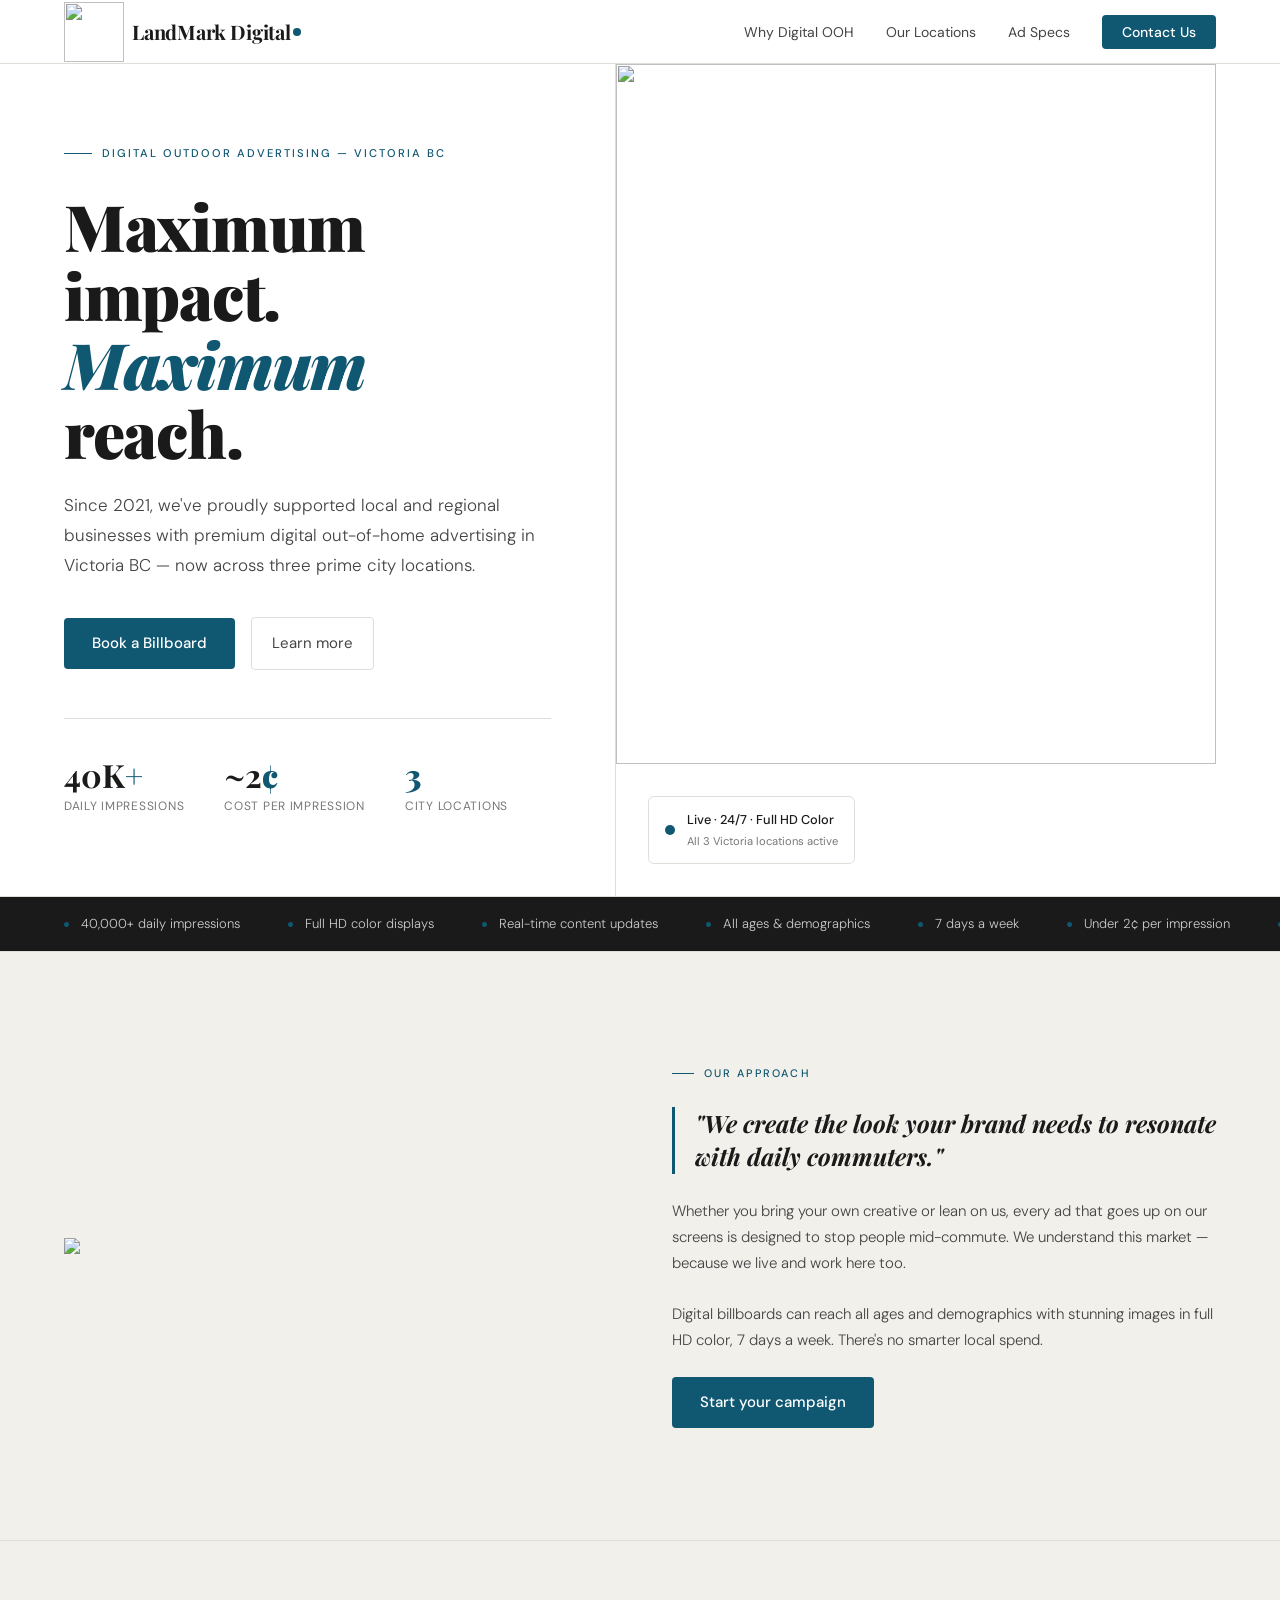
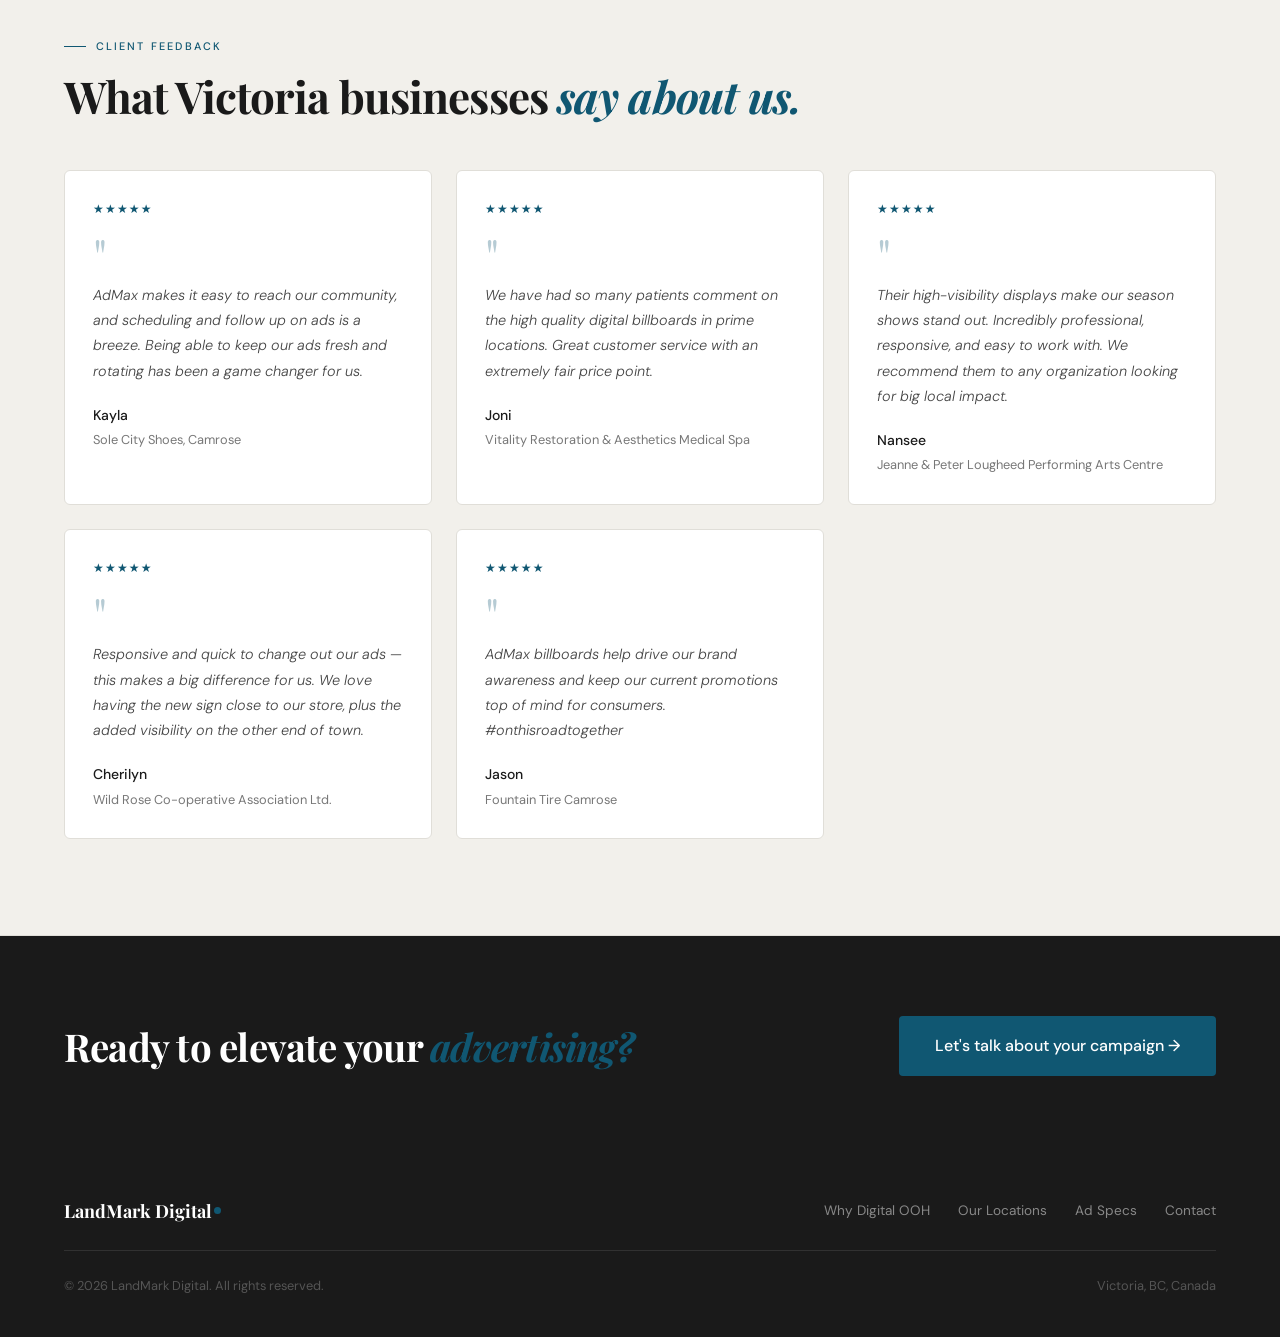
==== index.html @ d8132058 "Add files via upload" ====
<!DOCTYPE html>
<html lang="en">
<head>
<meta charset="UTF-8">
<meta name="viewport" content="width=device-width, initial-scale=1.0">
<title>LandMark Digital — Digital Outdoor Advertising, Victoria BC</title>
<link rel="preconnect" href="https://fonts.googleapis.com">
<link href="https://fonts.googleapis.com/css2?family=Playfair+Display:wght@700;900&family=DM+Sans:ital,wght@0,300;0,400;0,500;1,400&display=swap" rel="stylesheet">
<link rel="stylesheet" href="style.css">
</head>
<body>

<!-- NAV -->
<nav>
  <div class="logo">
    <img width="60px" height ="60px" src="images/landmarklogo.png">
    <a href="index.html" class="nav-logo">LandMark Digital<span></span></a>
  </div>

  <ul class="nav-links">
    <li><a href="why.html">Why Digital OOH</a></li>
    <li><a href="locations.html">Our Locations</a></li>
    <li><a href="specs.html">Ad Specs</a></li>
    <li><a href="contact.html" class="nav-cta">Contact Us</a></li>
  </ul>
</nav>

<!-- HERO -->
<div class="hero">
  <div class="hero-left">
    <div class="hero-kicker">Digital Outdoor Advertising — Victoria BC</div>
    <h1>Maximum impact.<br><em>Maximum</em> reach.</h1>
    <p class="hero-desc">
      Since 2021, we've proudly supported local and regional businesses with premium digital out-of-home advertising in Victoria BC — now across three prime city locations.
    </p>
    <div class="hero-actions">
      <a href="#contact" class="btn-primary">Book a Billboard</a>
      <a href="#why" class="btn-outline">Learn more</a>
    </div>
    <div class="hero-stats">
      <div>
        <div class="hero-stat-num">40K<b>+</b></div>
        <div class="hero-stat-label">Daily Impressions</div>
      </div>
      <div>
        <div class="hero-stat-num">~2<b>¢</b></div>
        <div class="hero-stat-label">Cost Per Impression</div>
      </div>
      <div>
        <div class="hero-stat-num"><b>3</b></div>
        <div class="hero-stat-label">City Locations</div>
      </div>
    </div>
  </div>

  <div class="hero-right">
    <div class="hero-photo-stack">
      <img width="600px" height="700" src="images/img_4159-standard.webp">
      <div class="hero-tag">
        <div class="hero-tag-dot"></div>
        <div>
          <div class="hero-tag-text">Live · 24/7 · Full HD Color</div>
          <div class="hero-tag-sub">All 3 Victoria locations active</div>
        </div>
      </div>
    </div>
  </div>
</div>

<!-- STRIP -->
<div class="strip">
  <!--<div class="strip-label">Why it works</div>-->
  <div class="strip-items">
    <div class="strip-item">40,000+ daily impressions</div>
    <div class="strip-item">Full HD color displays</div>
    <div class="strip-item">Real-time content updates</div>
    <div class="strip-item">All ages & demographics</div>
    <div class="strip-item">7 days a week</div>
    <div class="strip-item">Under 2¢ per impression</div>
    <div class="strip-item">Three prime locations</div>
  </div>
</div>

<!-- PHOTO FEATURE -->
<section class="photo-feature">
  <div class="photo-feature-grid">
    <img
      src="images/screenshot-2026-06-12-at-10-50-49-am-high-s3i0sr.webp">
    <div class="photo-feature-content">
      <div class="eyebrow">Our Approach</div>
      <blockquote>"We create the look your brand needs to resonate with daily commuters."</blockquote>
      <p class="photo-feature-desc">
        Whether you bring your own creative or lean on us, every ad that goes up on our screens is designed to stop people mid-commute. We understand this market — because we live and work here too.
      </p>
      <p class="photo-feature-desc">
        Digital billboards can reach all ages and demographics with stunning images in full HD color, 7 days a week. There's no smarter local spend.
      </p>
      <a href="#contact" class="btn-primary">Start your campaign</a>
    </div>
  </div>
</section>

<!-- TESTIMONIALS -->
<section class="testimonials-section">
  <div class="testimonials-intro">
    <div class="eyebrow">Client Feedback</div>
    <h2 class="section-title">What Victoria businesses <em>say about us.</em></h2>
  </div>
  <div class="testimonials-grid">
    <div class="testimonial-card">
      <div class="t-stars">★★★★★</div>
      <div class="t-quote-mark">"</div>
      <p class="t-quote">AdMax makes it easy to reach our community, and scheduling and follow up on ads is a breeze. Being able to keep our ads fresh and rotating has been a game changer for us.</p>
      <div class="t-author">Kayla</div>
      <div class="t-biz">Sole City Shoes, Camrose</div>
    </div>
    <div class="testimonial-card">
      <div class="t-stars">★★★★★</div>
      <div class="t-quote-mark">"</div>
      <p class="t-quote">We have had so many patients comment on the high quality digital billboards in prime locations. Great customer service with an extremely fair price point.</p>
      <div class="t-author">Joni</div>
      <div class="t-biz">Vitality Restoration & Aesthetics Medical Spa</div>
    </div>
    <div class="testimonial-card">
      <div class="t-stars">★★★★★</div>
      <div class="t-quote-mark">"</div>
      <p class="t-quote">Their high-visibility displays make our season shows stand out. Incredibly professional, responsive, and easy to work with. We recommend them to any organization looking for big local impact.</p>
      <div class="t-author">Nansee</div>
      <div class="t-biz">Jeanne & Peter Lougheed Performing Arts Centre</div>
    </div>
    <div class="testimonial-card">
      <div class="t-stars">★★★★★</div>
      <div class="t-quote-mark">"</div>
      <p class="t-quote">Responsive and quick to change out our ads — this makes a big difference for us. We love having the new sign close to our store, plus the added visibility on the other end of town.</p>
      <div class="t-author">Cherilyn</div>
      <div class="t-biz">Wild Rose Co-operative Association Ltd.</div>
    </div>
    <div class="testimonial-card">
      <div class="t-stars">★★★★★</div>
      <div class="t-quote-mark">"</div>
      <p class="t-quote">AdMax billboards help drive our brand awareness and keep our current promotions top of mind for consumers. #onthisroadtogether</p>
      <div class="t-author">Jason</div>
      <div class="t-biz">Fountain Tire Camrose</div>
    </div>
  </div>
</section>

<!-- CTA BANNER -->
<div class="cta-banner">
  <h2>Ready to elevate your <em>advertising?</em></h2>
  <a href="#contact" class="btn-primary-lg">Let's talk about your campaign →</a>
</div>

<!-- FOOTER -->
<footer>
  <div class="footer-inner">
    <a href="#" class="footer-logo">LandMark Digital<span></span></a>
    <div class="footer-links">
      <a href="#why">Why Digital OOH</a>
      <a href="#locations">Our Locations</a>
      <a href="#specs">Ad Specs</a>
      <a href="#contact">Contact</a>
    </div>
  </div>
  <div class="footer-bottom">
    <span>© 2026 LandMark Digital. All rights reserved.</span>
    <span>Victoria, BC, Canada</span>
  </div>
</footer>

</body>
</html>
---- style.css ----
*, *::before, *::after { box-sizing: border-box; margin: 0; padding: 0; }

:root {
  --ink:       #1A1A1A;
  --ink-mid:   #444444;
  --ink-soft:  #777777;
  --rule:      #E0DED8;
  --paper:     #FAFAF7;
  --paper-2:   #F2F0EB;
  --orange:    #105772;
  --orange-lt: #F4784A;
  --orange-bg: #FEF2EC;
  --white:     #FFFFFF;
  --serif: 'Playfair Display', Georgia, serif;
  --sans:  'DM Sans', system-ui, sans-serif;
}

html { scroll-behavior: smooth; }

body {
  background: var(--paper);
  color: var(--ink);
  font-family: var(--sans);
  font-size: 16px;
  line-height: 1.7;
  -webkit-font-smoothing: antialiased;
}

.logo {
    display: flex;
    align-items: center;
    gap: 8px;      /* Adjust this value to control the spacing */
}

.logo img {
    display: block; /* Removes the inline-image whitespace */
}

/* ─── NAV ─── */
nav {
  position: sticky; top: 0; z-index: 100;
  background: var(--white);
  border-bottom: 1px solid var(--rule);
  display: flex; align-items: center; justify-content: space-between;
  padding: 0 5%;
  height: 64px;
}
.nav-logo {
  font-family: var(--serif);
  font-size: 1.25rem; font-weight: 700;
  color: var(--ink); text-decoration: none;
  letter-spacing: -0.01em;
}
.nav-logo span {
  display: inline-block;
  width: 8px; height: 8px;
  background: var(--orange);
  border-radius: 50%;
  margin-left: 2px;
  vertical-align: middle;
  position: relative; top: -2px;
}
.nav-links { display: flex; align-items: center; gap: 2rem; list-style: none; }
.nav-links a {
  font-size: 0.875rem; font-weight: 400;
  color: var(--ink-mid); text-decoration: none;
  transition: color 0.2s;
}
.nav-links a:hover { color: var(--orange); }
.nav-cta {
  background: var(--orange) !important;
  color: var(--white) !important;
  padding: 0.5rem 1.25rem;
  border-radius: 4px;
  font-weight: 500 !important;
  transition: background 0.2s !important;
}
.nav-cta:hover { background: var(--orange-lt) !important; }

/* ─── HERO ─── */
.hero {
  background: var(--white);
  padding: 0 5%;
  display: grid;
  grid-template-columns: 1fr 1fr;
  gap: 0;
  min-height: 88vh;
  border-bottom: 1px solid var(--rule);
  overflow: hidden;
}
.hero-left {
  display: flex; flex-direction: column; justify-content: center;
  padding: 5rem 4rem 5rem 0;
  border-right: 1px solid var(--rule);
}
.hero-kicker {
  display: inline-flex; align-items: center; gap: 0.6rem;
  font-size: 0.7rem; font-weight: 500; letter-spacing: 0.18em;
  text-transform: uppercase; color: var(--orange);
  margin-bottom: 1.75rem;
}
.hero-kicker::before {
  content: '';
  display: inline-block; width: 28px; height: 1.5px;
  background: var(--orange);
}
.hero h1 {
  font-family: var(--serif);
  font-size: clamp(2.5rem, 5vw, 4.25rem);
  font-weight: 900;
  line-height: 1.08;
  letter-spacing: -0.02em;
  color: var(--ink);
  margin-bottom: 1.5rem;
}
.hero h1 em {
  font-style: italic;
  color: var(--orange);
}
.hero-desc {
  font-size: 1.0625rem;
  color: var(--ink-mid);
  line-height: 1.75;
  max-width: 46ch;
  margin-bottom: 2.25rem;
  font-weight: 300;
}
.hero-actions { display: flex; gap: 1rem; align-items: center; flex-wrap: wrap; }
.btn-primary {
  background: var(--orange);
  color: var(--white);
  padding: 0.8rem 1.75rem;
  border-radius: 4px;
  font-weight: 500;
  font-size: 0.9375rem;
  text-decoration: none;
  transition: background 0.2s;
  display: inline-block;
}
.btn-primary:hover { background: var(--orange-lt); }
.btn-outline {
  color: var(--ink-mid);
  padding: 0.8rem 1.25rem;
  border-radius: 4px;
  font-size: 0.9375rem;
  text-decoration: none;
  border: 1px solid var(--rule);
  transition: border-color 0.2s, color 0.2s;
  display: inline-block;
}
.btn-outline:hover { border-color: var(--orange); color: var(--orange); }

.hero-stats {
  display: flex; gap: 2.5rem;
  margin-top: 3rem;
  padding-top: 2.5rem;
  border-top: 1px solid var(--rule);
}
.hero-stat-num {
  font-family: var(--serif);
  font-size: 2rem; font-weight: 700;
  color: var(--ink); line-height: 1;
}
.hero-stat-num b { color: var(--orange); font-weight: 900; }
.hero-stat-label {
  font-size: 0.75rem; color: var(--ink-soft);
  letter-spacing: 0.06em; text-transform: uppercase;
  margin-top: 0.3rem;
}

.hero-right {
  position: relative;
  display: flex; align-items: stretch;
}
.hero-photo-stack {
  width: 100%; position: relative;
}
.hero-photo-main {
  width: 100%; height: 100%;
  object-fit: cover;
  display: block;
  filter: saturate(0.92);
}
.hero-photo-placeholder {
  width: 100%; height: 100%;
  background: var(--paper-2);
  display: flex; align-items: center; justify-content: center;
  flex-direction: column; gap: 1rem;
}
.hero-photo-placeholder svg {
  width: 64px; height: 64px;
  stroke: var(--rule); fill: none; stroke-width: 1;
}
.hero-photo-placeholder p {
  font-size: 0.8rem; color: var(--ink-soft);
  text-align: center; max-width: 18ch;
}
.hero-tag {
  position: absolute; bottom: 2rem; left: 2rem;
  background: var(--white);
  border: 1px solid var(--rule);
  border-radius: 6px;
  padding: 0.75rem 1rem;
  display: flex; align-items: center; gap: 0.75rem;
}
.hero-tag-dot {
  width: 10px; height: 10px; border-radius: 50%;
  background: var(--orange);
  flex-shrink: 0;
}
.hero-tag-text { font-size: 0.8rem; font-weight: 500; color: var(--ink); }
.hero-tag-sub { font-size: 0.7rem; color: var(--ink-soft); margin-top: 0.05rem; }

/* ─── STRIP ─── */
.strip {
  background: var(--ink);
  color: var(--white);
  padding: 1rem 5%;
  display: flex; align-items: center; gap: 3rem;
  overflow: hidden;
}
.strip-label {
  font-size: 0.65rem; font-weight: 500; letter-spacing: 0.2em;
  text-transform: uppercase; color: var(--orange);
  white-space: nowrap; flex-shrink: 0;
}
.strip-items {
  display: flex; gap: 3rem;
  white-space: nowrap;
  animation: scroll-strip 30s linear infinite;
}
.strip-item {
  display: flex; align-items: center; gap: 0.75rem;
  font-size: 0.8125rem; font-weight: 300; color: #ccc;
}
.strip-item::before {
  content: '';
  width: 5px; height: 5px; border-radius: 50%;
  background: var(--orange); flex-shrink: 0;
}
@keyframes scroll-strip {
  from { transform: translateX(100%); }
  to   { transform: translateX(-120%); }
}

/* ─── SHARED SECTION ─── */
section { padding: 6rem 5%; }
.eyebrow {
  font-size: 0.68rem; font-weight: 500;
  letter-spacing: 0.2em; text-transform: uppercase;
  color: var(--orange); margin-bottom: 0.875rem;
  display: flex; align-items: center; gap: 0.6rem;
}
.eyebrow::before {
  content: ''; width: 22px; height: 1.5px; background: var(--orange);
}
h2.section-title {
  font-family: var(--serif);
  font-size: clamp(1.875rem, 3.5vw, 2.75rem);
  font-weight: 700;
  line-height: 1.18; letter-spacing: -0.02em;
  margin-bottom: 1.25rem;
}
h2.section-title em { font-style: italic; color: var(--orange); }
.section-lead {
  font-size: 1.0625rem; color: var(--ink-mid);
  line-height: 1.75; font-weight: 300;
  max-width: 58ch;
}
.rule-line { border: none; border-top: 1px solid var(--rule); margin: 3rem 0; }

/* ─── WHY SECTION ─── */
.why-section { background: var(--white); border-bottom: 1px solid var(--rule); }
.why-intro { max-width: 60ch; margin-bottom: 4rem; }
.features-grid {
  display: grid;
  grid-template-columns: repeat(2, 1fr);
  gap: 0;
  border: 1px solid var(--rule);
  border-radius: 8px;
  overflow: hidden;
}
.feature-cell {
  padding: 2.25rem 2rem;
  border-right: 1px solid var(--rule);
  border-bottom: 1px solid var(--rule);
  display: grid;
  grid-template-columns: 2.5rem 1fr;
  gap: 1.25rem;
  align-items: start;
  transition: background 0.2s;
}
.feature-cell:hover { background: var(--orange-bg); }
.feature-cell:nth-child(2n) { border-right: none; }
.feature-cell:nth-child(3),
.feature-cell:nth-child(4) { border-bottom: none; }
.feature-num {
  font-family: var(--serif);
  font-size: 1rem; font-weight: 700; color: var(--orange);
  padding-top: 0.1rem;
}
.feature-title {
  font-family: var(--serif);
  font-size: 1.1rem; font-weight: 700;
  margin-bottom: 0.5rem; color: var(--ink);
}
.feature-desc { font-size: 0.9rem; color: var(--ink-mid); line-height: 1.7; font-weight: 300; }

/* ─── PHOTO FEATURE STRIP ─── */
.photo-feature { background: var(--paper-2); border-top: 1px solid var(--rule); border-bottom: 1px solid var(--rule); }
.photo-feature-grid {
  display: grid;
  grid-template-columns: 1fr 1fr;
  gap: 4rem;
  align-items: center;
}
.photo-feature-img {
  border-radius: 6px;
  overflow: hidden;
  border: 1px solid var(--rule);
  aspect-ratio: 4/3;
  background: var(--paper);
  display: flex; align-items: center; justify-content: center;
  flex-direction: column; gap: 0.75rem;
}
.photo-feature-img svg {
  width: 52px; height: 52px;
  stroke: #ccc; fill: none; stroke-width: 1;
}
.photo-feature-img p {
  font-size: 0.8rem; color: var(--ink-soft);
  text-align: center; max-width: 20ch;
}
.photo-feature-content { padding: 1rem 0; }
.photo-feature-content blockquote {
  font-family: var(--serif);
  font-size: 1.5rem; font-weight: 700; font-style: italic;
  line-height: 1.4; color: var(--ink);
  border-left: 3px solid var(--orange);
  padding-left: 1.25rem;
  margin: 1.5rem 0;
}
.photo-feature-desc {
  font-size: 0.9375rem; color: var(--ink-mid);
  line-height: 1.75; font-weight: 300;
  margin-bottom: 1.5rem;
}

/* ─── LOCATIONS ─── */
.locations-section { background: var(--white); border-bottom: 1px solid var(--rule); }
.locations-grid {
  display: grid;
  grid-template-columns: repeat(3, 1fr);
  gap: 1.5rem;
  margin-top: 3rem;
}
.location-card {
  border: 1px solid var(--rule);
  border-radius: 6px;
  overflow: hidden;
  transition: box-shadow 0.2s, border-color 0.2s;
}
.location-card:hover {
  border-color: var(--orange);
  box-shadow: 0 4px 20px rgba(229,84,27,0.08);
}
.location-card-img {
  aspect-ratio: 16/9;
  background: var(--paper-2);
  display: flex; align-items: center; justify-content: center;
  border-bottom: 1px solid var(--rule);
}
.location-card-img svg {
  width: 40px; height: 40px;
  stroke: #ccc; fill: none; stroke-width: 1;
}
.location-card-body { padding: 1.5rem; }
.location-tag {
  display: inline-block;
  background: var(--orange-bg);
  color: var(--orange);
  font-size: 0.65rem; font-weight: 500;
  letter-spacing: 0.1em; text-transform: uppercase;
  padding: 0.25rem 0.6rem; border-radius: 100px;
  margin-bottom: 0.75rem;
}
.location-name {
  font-family: var(--serif);
  font-size: 1.125rem; font-weight: 700;
  color: var(--ink); margin-bottom: 0.5rem;
}
.location-desc {
  font-size: 0.875rem; color: var(--ink-mid);
  line-height: 1.65; font-weight: 300;
}
.location-link {
  display: inline-flex; align-items: center; gap: 0.4rem;
  font-size: 0.8rem; font-weight: 500;
  color: var(--orange); text-decoration: none;
  margin-top: 1rem;
  transition: gap 0.2s;
}
.location-link:hover { gap: 0.7rem; }
.location-link svg { width: 14px; height: 14px; stroke: currentColor; fill: none; stroke-width: 2; }

/* ─── TESTIMONIALS ─── */
.testimonials-section { background: var(--paper-2); border-bottom: 1px solid var(--rule); }
.testimonials-intro { margin-bottom: 3rem; }
.testimonials-grid {
  display: grid;
  grid-template-columns: repeat(3, 1fr);
  gap: 1.5rem;
}
.testimonial-card {
  background: var(--white);
  border: 1px solid var(--rule);
  border-radius: 6px;
  padding: 1.75rem;
}
.t-quote-mark {
  font-family: var(--serif);
  font-size: 3rem; line-height: 1;
  color: var(--orange); opacity: 0.3;
  margin-bottom: 0.25rem;
}
.t-quote {
  font-size: 0.9rem; color: var(--ink-mid);
  line-height: 1.75; font-style: italic; font-weight: 300;
  margin-bottom: 1.25rem;
}
.t-author { font-size: 0.875rem; font-weight: 500; color: var(--ink); }
.t-biz { font-size: 0.8rem; color: var(--ink-soft); margin-top: 0.1rem; }
.t-stars { color: var(--orange); font-size: 0.75rem; letter-spacing: 0.1em; margin-bottom: 0.75rem; }

/* ─── AD SPECS ─── */
.specs-section { background: var(--white); border-bottom: 1px solid var(--rule); }
.specs-layout {
  display: grid;
  grid-template-columns: 1.2fr 1fr;
  gap: 5rem;
  align-items: start;
  margin-top: 3rem;
}
.specs-table { border: 1px solid var(--rule); border-radius: 6px; overflow: hidden; }
.specs-th {
  background: var(--paper-2);
  border-bottom: 1px solid var(--rule);
  padding: 0.875rem 1.25rem;
  display: grid;
  grid-template-columns: 1fr 1fr;
  font-size: 0.7rem; font-weight: 500;
  letter-spacing: 0.15em; text-transform: uppercase;
  color: var(--ink-soft);
}
.spec-row {
  display: grid;
  grid-template-columns: 1fr 1fr;
  border-bottom: 1px solid var(--rule);
  font-size: 0.9rem;
}
.spec-row:last-child { border-bottom: none; }
.spec-key { padding: 0.875rem 1.25rem; color: var(--ink-mid); font-weight: 300; }
.spec-val { padding: 0.875rem 1.25rem; color: var(--ink); font-weight: 500; border-left: 1px solid var(--rule); }
.specs-tips { display: flex; flex-direction: column; gap: 1.25rem; margin-top: 0.5rem; }
.spec-tip {
  display: flex; gap: 1rem; align-items: flex-start;
}
.tip-icon {
  width: 2.25rem; height: 2.25rem; flex-shrink: 0;
  background: var(--orange-bg);
  border-radius: 6px;
  display: flex; align-items: center; justify-content: center;
}
.tip-icon svg { width: 16px; height: 16px; stroke: var(--orange); fill: none; stroke-width: 1.5; }
.tip-title { font-size: 0.875rem; font-weight: 500; color: var(--ink); margin-bottom: 0.2rem; }
.tip-desc { font-size: 0.8125rem; color: var(--ink-mid); line-height: 1.6; font-weight: 300; }

/* ─── CTA BANNER ─── */
.cta-banner {
  background: var(--ink);
  padding: 5rem 5%;
  display: flex; align-items: center; justify-content: space-between;
  gap: 3rem; flex-wrap: wrap;
}
.cta-banner h2 {
  font-family: var(--serif);
  font-size: clamp(1.75rem, 3vw, 2.5rem);
  font-weight: 700; color: var(--white);
  line-height: 1.25; letter-spacing: -0.02em;
  max-width: 28ch;
}
.cta-banner h2 em { font-style: italic; color: var(--orange); }
.btn-primary-lg {
  background: var(--orange);
  color: var(--white);
  padding: 1rem 2.25rem;
  border-radius: 4px;
  font-weight: 500;
  font-size: 1rem;
  text-decoration: none;
  white-space: nowrap;
  transition: background 0.2s;
  flex-shrink: 0;
}
.btn-primary-lg:hover { background: var(--orange-lt); }

/* ─── CONTACT ─── */
.contact-section { background: var(--paper-2); border-bottom: 1px solid var(--rule); }
.contact-layout {
  display: grid;
  grid-template-columns: 1fr 1.4fr;
  gap: 5rem;
  align-items: start;
  margin-top: 3rem;
}
.contact-info { display: flex; flex-direction: column; gap: 0.1rem; }
.contact-info h3 {
  font-family: var(--serif);
  font-size: 1.25rem; font-weight: 700;
  margin-bottom: 0.25rem; color: var(--ink);
}
.contact-detail {
  font-size: 0.9rem; color: var(--ink-mid); font-weight: 300;
  line-height: 1.8;
}
.contact-detail a { color: var(--orange); text-decoration: none; }
.contact-detail a:hover { text-decoration: underline; }
.contact-divider { width: 40px; height: 2px; background: var(--orange); margin: 1.5rem 0; border-radius: 1px; }

.contact-form {
  background: var(--white);
  border: 1px solid var(--rule);
  border-radius: 8px;
  padding: 2.5rem;
}
.contact-form h3 {
  font-family: var(--serif);
  font-size: 1.25rem; font-weight: 700;
  color: var(--ink); margin-bottom: 1.75rem;
}
.form-2col { display: grid; grid-template-columns: 1fr 1fr; gap: 1rem; }
.form-group { margin-bottom: 1.125rem; }
.form-group label {
  display: block; margin-bottom: 0.4rem;
  font-size: 0.8rem; font-weight: 500;
  color: var(--ink); letter-spacing: 0.02em;
}
.form-group input,
.form-group textarea,
.form-group select {
  width: 100%;
  background: var(--paper);
  border: 1px solid var(--rule);
  border-radius: 4px;
  padding: 0.75rem 0.875rem;
  color: var(--ink);
  font-family: var(--sans);
  font-size: 0.9375rem;
  font-weight: 300;
  transition: border-color 0.2s, box-shadow 0.2s;
  outline: none;
  appearance: none;
}
.form-group input:focus,
.form-group textarea:focus,
.form-group select:focus {
  border-color: var(--orange);
  box-shadow: 0 0 0 3px rgba(229,84,27,0.1);
}
.form-group textarea { height: 130px; resize: vertical; }
.form-submit {
  width: 100%;
  background: var(--orange);
  border: none;
  border-radius: 4px;
  padding: 0.875rem;
  color: var(--white);
  font-family: var(--sans);
  font-size: 0.9375rem;
  font-weight: 500;
  cursor: pointer;
  transition: background 0.2s;
  letter-spacing: 0.02em;
  margin-top: 0.5rem;
}
.form-submit:hover { background: var(--orange-lt); }
.form-note {
  font-size: 0.78rem; color: var(--ink-soft);
  text-align: center; margin-top: 0.75rem;
}

/* ─── FOOTER ─── */
footer {
  background: var(--ink);
  padding: 2.5rem 5%;
}
.footer-inner {
  display: flex; justify-content: space-between; align-items: center;
  flex-wrap: wrap; gap: 1.25rem;
  margin-bottom: 1.5rem;
  padding-bottom: 1.5rem;
  border-bottom: 1px solid rgba(255,255,255,0.1);
}
.footer-logo {
  font-family: var(--serif);
  font-size: 1.125rem; font-weight: 700;
  color: var(--white); text-decoration: none;
}
.footer-logo span {
  display: inline-block;
  width: 7px; height: 7px; background: var(--orange);
  border-radius: 50%; margin-left: 2px;
  vertical-align: middle; position: relative; top: -2px;
}
.footer-links { display: flex; gap: 1.75rem; }
.footer-links a {
  font-size: 0.85rem; color: #888;
  text-decoration: none; transition: color 0.2s;
}
.footer-links a:hover { color: var(--orange); }
.footer-bottom {
  display: flex; justify-content: space-between; align-items: center;
  font-size: 0.8rem; color: #555; flex-wrap: wrap; gap: 0.5rem;
}

/* ─── RESPONSIVE ─── */
@media (max-width: 960px) {
  .hero { grid-template-columns: 1fr; min-height: auto; }
  .hero-left { border-right: none; border-bottom: 1px solid var(--rule); padding: 4rem 0 3rem; }
  .hero-right { min-height: 320px; }
  .features-grid { grid-template-columns: 1fr; }
  .feature-cell:nth-child(2n) { border-right: 1px solid var(--rule); }
  .feature-cell:nth-child(3) { border-bottom: 1px solid var(--rule); }
  .feature-cell:nth-child(4) { border-right: none; }
  .photo-feature-grid { grid-template-columns: 1fr; }
  .locations-grid { grid-template-columns: 1fr; }
  .testimonials-grid { grid-template-columns: 1fr; }
  .specs-layout { grid-template-columns: 1fr; gap: 2rem; }
  .contact-layout { grid-template-columns: 1fr; gap: 2rem; }
}
@media (max-width: 640px) {
  .nav-links { display: none; }
  .form-2col { grid-template-columns: 1fr; }
  .hero-stats { flex-direction: column; gap: 1.5rem; }
  section { padding: 4rem 4%; }
  .hero { padding: 0 4%; }
}
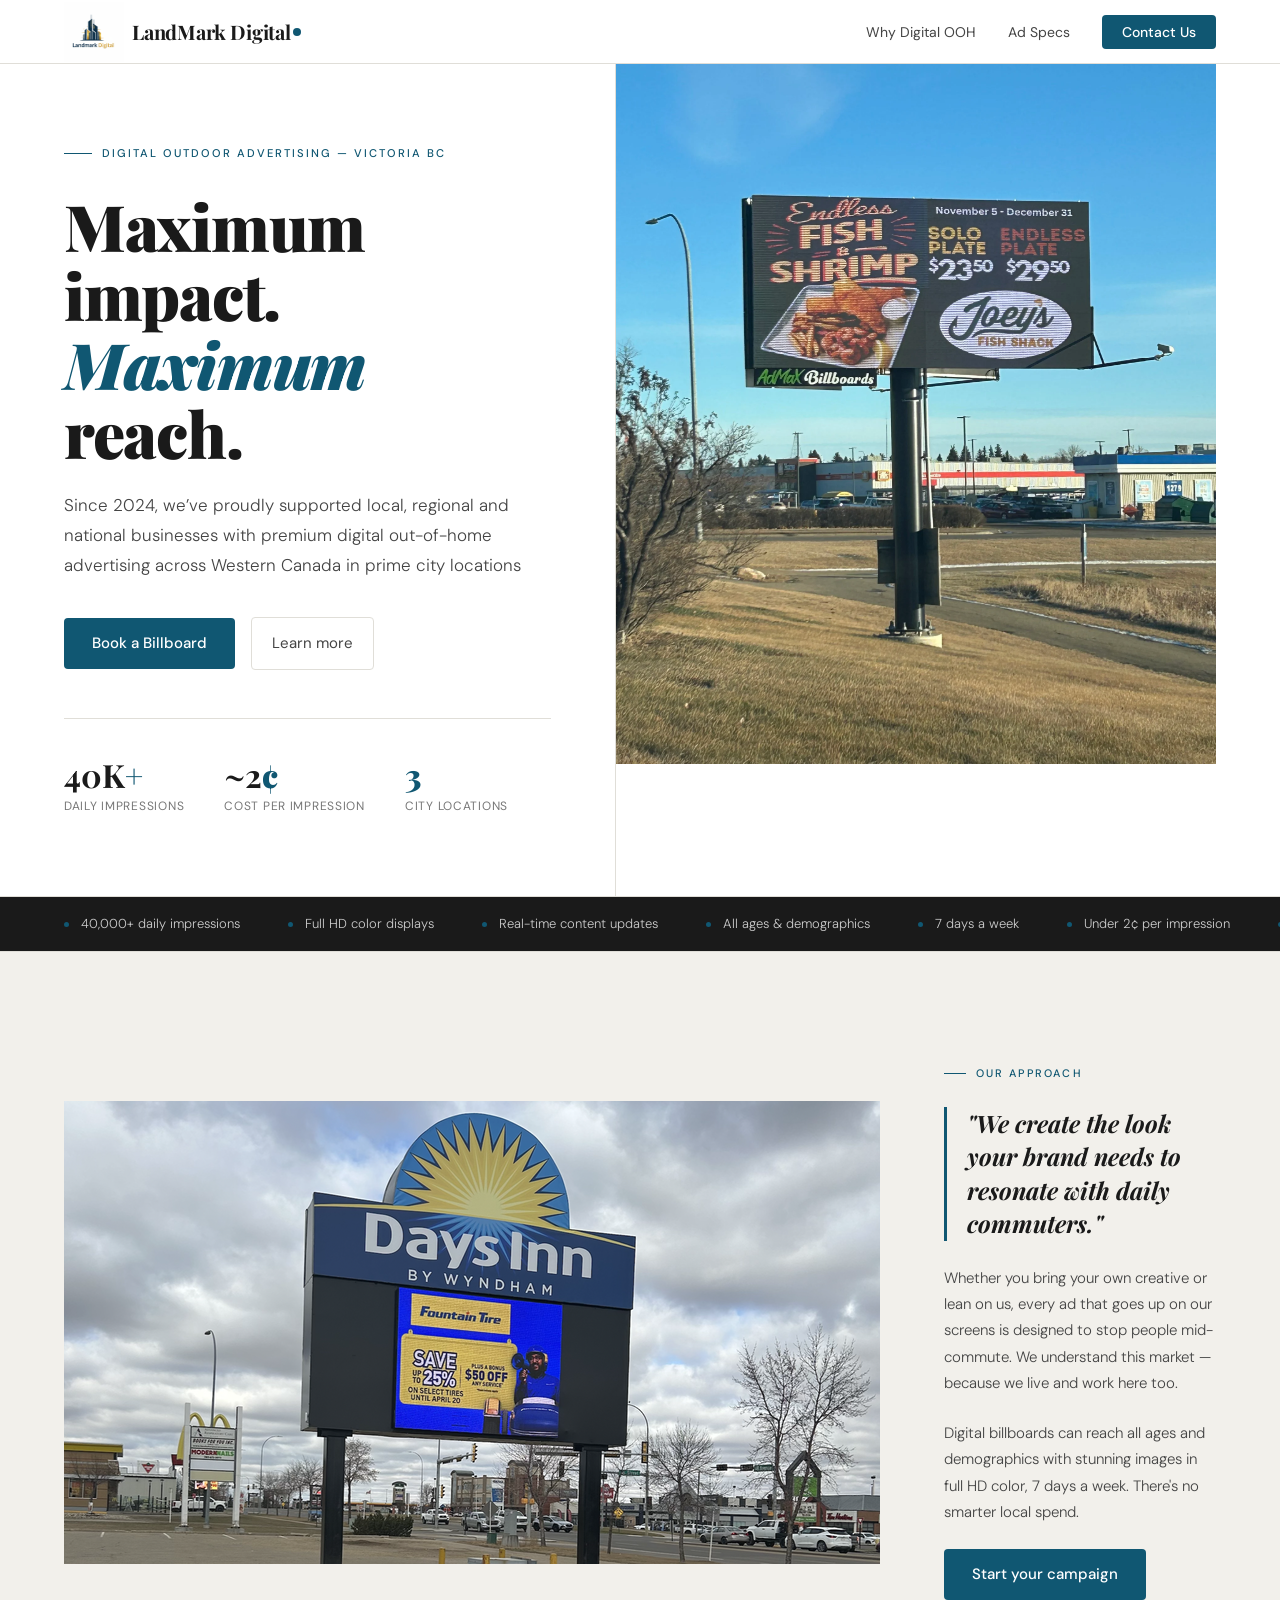
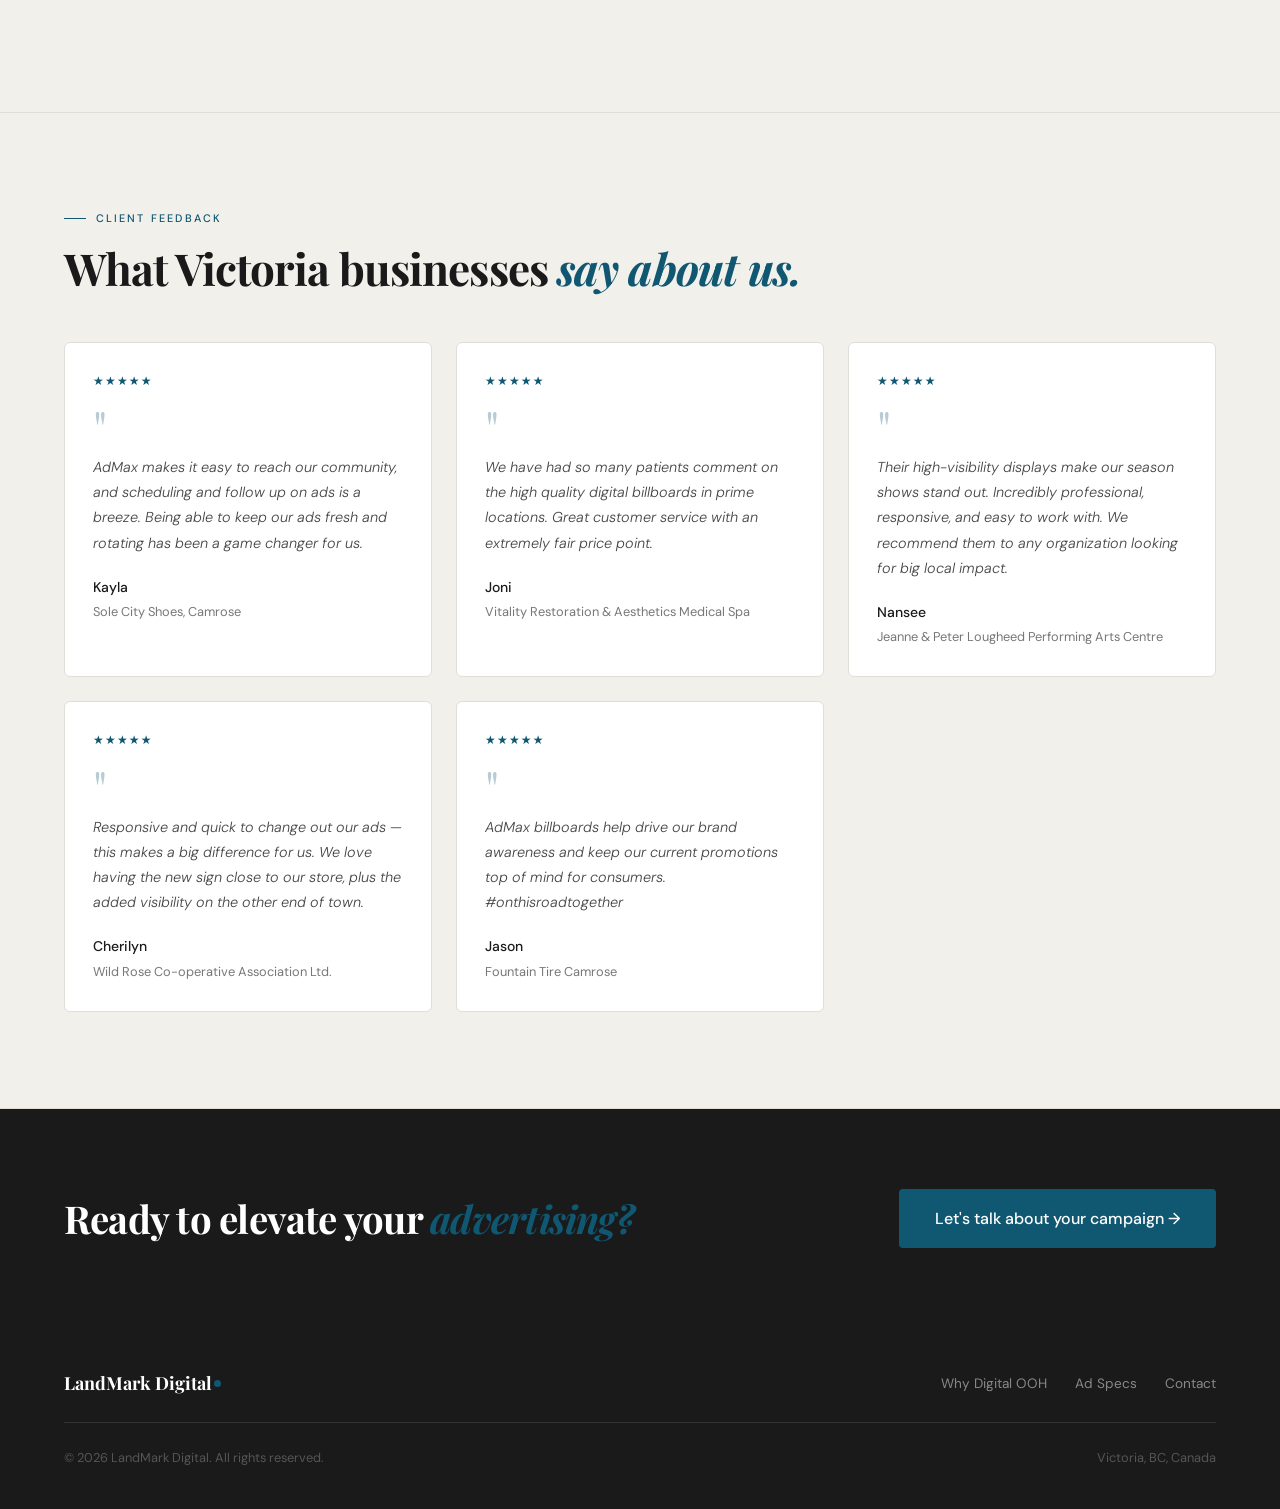
==== commit c0765093: "Add files via upload" ====
--- a/index.html
+++ b/index.html
@@ -19,7 +19,7 @@
 
   <ul class="nav-links">
     <li><a href="why.html">Why Digital OOH</a></li>
-    <li><a href="locations.html">Our Locations</a></li>
+    <!--<li><a href="locations.html">Our Locations</a></li>-->
     <li><a href="specs.html">Ad Specs</a></li>
     <li><a href="contact.html" class="nav-cta">Contact Us</a></li>
   </ul>
@@ -31,7 +31,7 @@
     <div class="hero-kicker">Digital Outdoor Advertising — Victoria BC</div>
     <h1>Maximum impact.<br><em>Maximum</em> reach.</h1>
     <p class="hero-desc">
-      Since 2021, we've proudly supported local and regional businesses with premium digital out-of-home advertising in Victoria BC — now across three prime city locations.
+      Since 2024, we’ve proudly supported local, regional and national businesses with premium digital out-of-home advertising across Western Canada in prime city locations
     </p>
     <div class="hero-actions">
       <a href="#contact" class="btn-primary">Book a Billboard</a>
@@ -56,13 +56,13 @@
   <div class="hero-right">
     <div class="hero-photo-stack">
       <img width="600px" height="700" src="images/img_4159-standard.webp">
-      <div class="hero-tag">
+      <!--<div class="hero-tag">
         <div class="hero-tag-dot"></div>
         <div>
           <div class="hero-tag-text">Live · 24/7 · Full HD Color</div>
           <div class="hero-tag-sub">All 3 Victoria locations active</div>
         </div>
-      </div>
+      </div>-->
     </div>
   </div>
 </div>
@@ -156,10 +156,10 @@
   <div class="footer-inner">
     <a href="#" class="footer-logo">LandMark Digital<span></span></a>
     <div class="footer-links">
-      <a href="#why">Why Digital OOH</a>
-      <a href="#locations">Our Locations</a>
-      <a href="#specs">Ad Specs</a>
-      <a href="#contact">Contact</a>
+      <a href="why.html">Why Digital OOH</a>
+      <!--<a href="#locations">Our Locations</a>-->
+      <a href="specs.html">Ad Specs</a>
+      <a href="contact.html">Contact</a>
     </div>
   </div>
   <div class="footer-bottom">
--- a/style.css
+++ b/style.css
@@ -623,25 +623,144 @@
   font-size: 0.8rem; color: #555; flex-wrap: wrap; gap: 0.5rem;
 }
 
-/* ─── RESPONSIVE ─── */
+/* ─── RESPONSIVE — TABLET ─── */
 @media (max-width: 960px) {
+  /* Hero */
   .hero { grid-template-columns: 1fr; min-height: auto; }
   .hero-left { border-right: none; border-bottom: 1px solid var(--rule); padding: 4rem 0 3rem; }
   .hero-right { min-height: 320px; }
-  .features-grid { grid-template-columns: 1fr; }
-  .feature-cell:nth-child(2n) { border-right: 1px solid var(--rule); }
-  .feature-cell:nth-child(3) { border-bottom: 1px solid var(--rule); }
-  .feature-cell:nth-child(4) { border-right: none; }
+
+  /* Features */
+  .features-grid { grid-template-columns: 1fr 1fr; }
+  .feature-cell:nth-child(2n) { border-right: none; }
+  .feature-cell:nth-child(3),
+  .feature-cell:nth-child(4) { border-bottom: none; }
+
+  /* Other grids */
   .photo-feature-grid { grid-template-columns: 1fr; }
-  .locations-grid { grid-template-columns: 1fr; }
-  .testimonials-grid { grid-template-columns: 1fr; }
+  .photo-feature-grid img { max-height: 360px; width: 100%; object-fit: cover; border-radius: 6px; }
+  .locations-grid { grid-template-columns: 1fr 1fr; }
+  .testimonials-grid { grid-template-columns: 1fr 1fr; }
   .specs-layout { grid-template-columns: 1fr; gap: 2rem; }
   .contact-layout { grid-template-columns: 1fr; gap: 2rem; }
-}
+
+  /* CTA banner */
+  .cta-banner { flex-direction: column; text-align: center; align-items: center; }
+}
+
+/* ─── RESPONSIVE — MOBILE ─── */
 @media (max-width: 640px) {
+
+  /* ── Nav ── */
+  nav {
+    padding: 0 4%;
+    height: 58px;
+  }
   .nav-links { display: none; }
+  .nav-logo { font-size: 1.05rem; }
+  .logo img { width: 44px; height: 44px; }
+
+  /* ── Global spacing ── */
+  section { padding: 3.5rem 4%; }
+  .hero { padding: 0 4%; }
+
+  /* ── Hero ── */
+  .hero-left { padding: 2.75rem 0 2.25rem; }
+  .hero h1 { font-size: clamp(2rem, 9vw, 2.6rem); margin-bottom: 1.25rem; }
+  .hero-desc { font-size: 0.9375rem; margin-bottom: 1.75rem; }
+  .hero-actions { flex-direction: column; align-items: stretch; gap: 0.75rem; }
+  .btn-primary,
+  .btn-outline { text-align: center; }
+  .hero-stats {
+    flex-direction: row;
+    flex-wrap: wrap;
+    gap: 1.25rem 2rem;
+    margin-top: 2rem;
+    padding-top: 2rem;
+  }
+  .hero-stat-num { font-size: 1.6rem; }
+  .hero-right { min-height: 240px; }
+  .hero-tag {
+    bottom: 1rem; left: 1rem;
+    padding: 0.6rem 0.85rem;
+    gap: 0.6rem;
+  }
+  .hero-tag-text { font-size: 0.72rem; }
+  .hero-tag-sub { font-size: 0.64rem; }
+
+  /* ── Strip ── */
+  .strip { padding: 0.85rem 4%; }
+  .strip-item { font-size: 0.75rem; }
+
+  /* ── Shared section headings ── */
+  h2.section-title { font-size: clamp(1.5rem, 7vw, 2rem); }
+  .section-lead { font-size: 0.9375rem; }
+
+  /* ── Why / Features ── */
+  .why-intro { margin-bottom: 2rem; }
+  .features-grid {
+    grid-template-columns: 1fr;
+    border-radius: 6px;
+  }
+  .feature-cell {
+    border-right: none !important;
+    border-bottom: 1px solid var(--rule) !important;
+    padding: 1.5rem 1.25rem;
+    grid-template-columns: 2rem 1fr;
+    gap: 0.875rem;
+  }
+  .feature-cell:last-child { border-bottom: none !important; }
+
+  /* ── Photo feature ── */
+  .photo-feature { padding: 0; }
+  .photo-feature-grid { gap: 0; }
+  .photo-feature-grid img {
+    max-height: 220px;
+    width: 100%;
+    object-fit: cover;
+    border-radius: 0;
+  }
+  .photo-feature-content {
+    padding: 2rem 4%;
+  }
+  .photo-feature-content blockquote {
+    font-size: 1.2rem;
+    margin: 1.25rem 0;
+  }
+
+  /* ── Testimonials ── */
+  .testimonials-grid { grid-template-columns: 1fr; gap: 1rem; }
+  .testimonials-intro { margin-bottom: 2rem; }
+
+  /* ── Locations ── */
+  .locations-grid { grid-template-columns: 1fr; gap: 1rem; margin-top: 2rem; }
+
+  /* ── Ad Specs ── */
+  .specs-layout { margin-top: 2rem; gap: 2rem; }
+  .spec-key,
+  .spec-val { padding: 0.75rem 1rem; font-size: 0.85rem; }
+  .specs-th { padding: 0.75rem 1rem; }
+
+  /* ── CTA Banner ── */
+  .cta-banner {
+    padding: 3.5rem 4%;
+    flex-direction: column;
+    align-items: flex-start;
+    gap: 1.75rem;
+  }
+  .btn-primary-lg { width: 100%; text-align: center; }
+
+  /* ── Contact ── */
+  .contact-layout { margin-top: 2rem; }
+  .contact-form { padding: 1.75rem 1.25rem; }
   .form-2col { grid-template-columns: 1fr; }
-  .hero-stats { flex-direction: column; gap: 1.5rem; }
-  section { padding: 4rem 4%; }
-  .hero { padding: 0 4%; }
-}+
+  /* ── Footer ── */
+  footer { padding: 2rem 4%; }
+  .footer-inner { flex-direction: column; align-items: flex-start; gap: 1rem; }
+  .footer-links {
+    flex-direction: column;
+    gap: 0.625rem;
+  }
+  .footer-bottom { flex-direction: column; gap: 0.25rem; }
+}
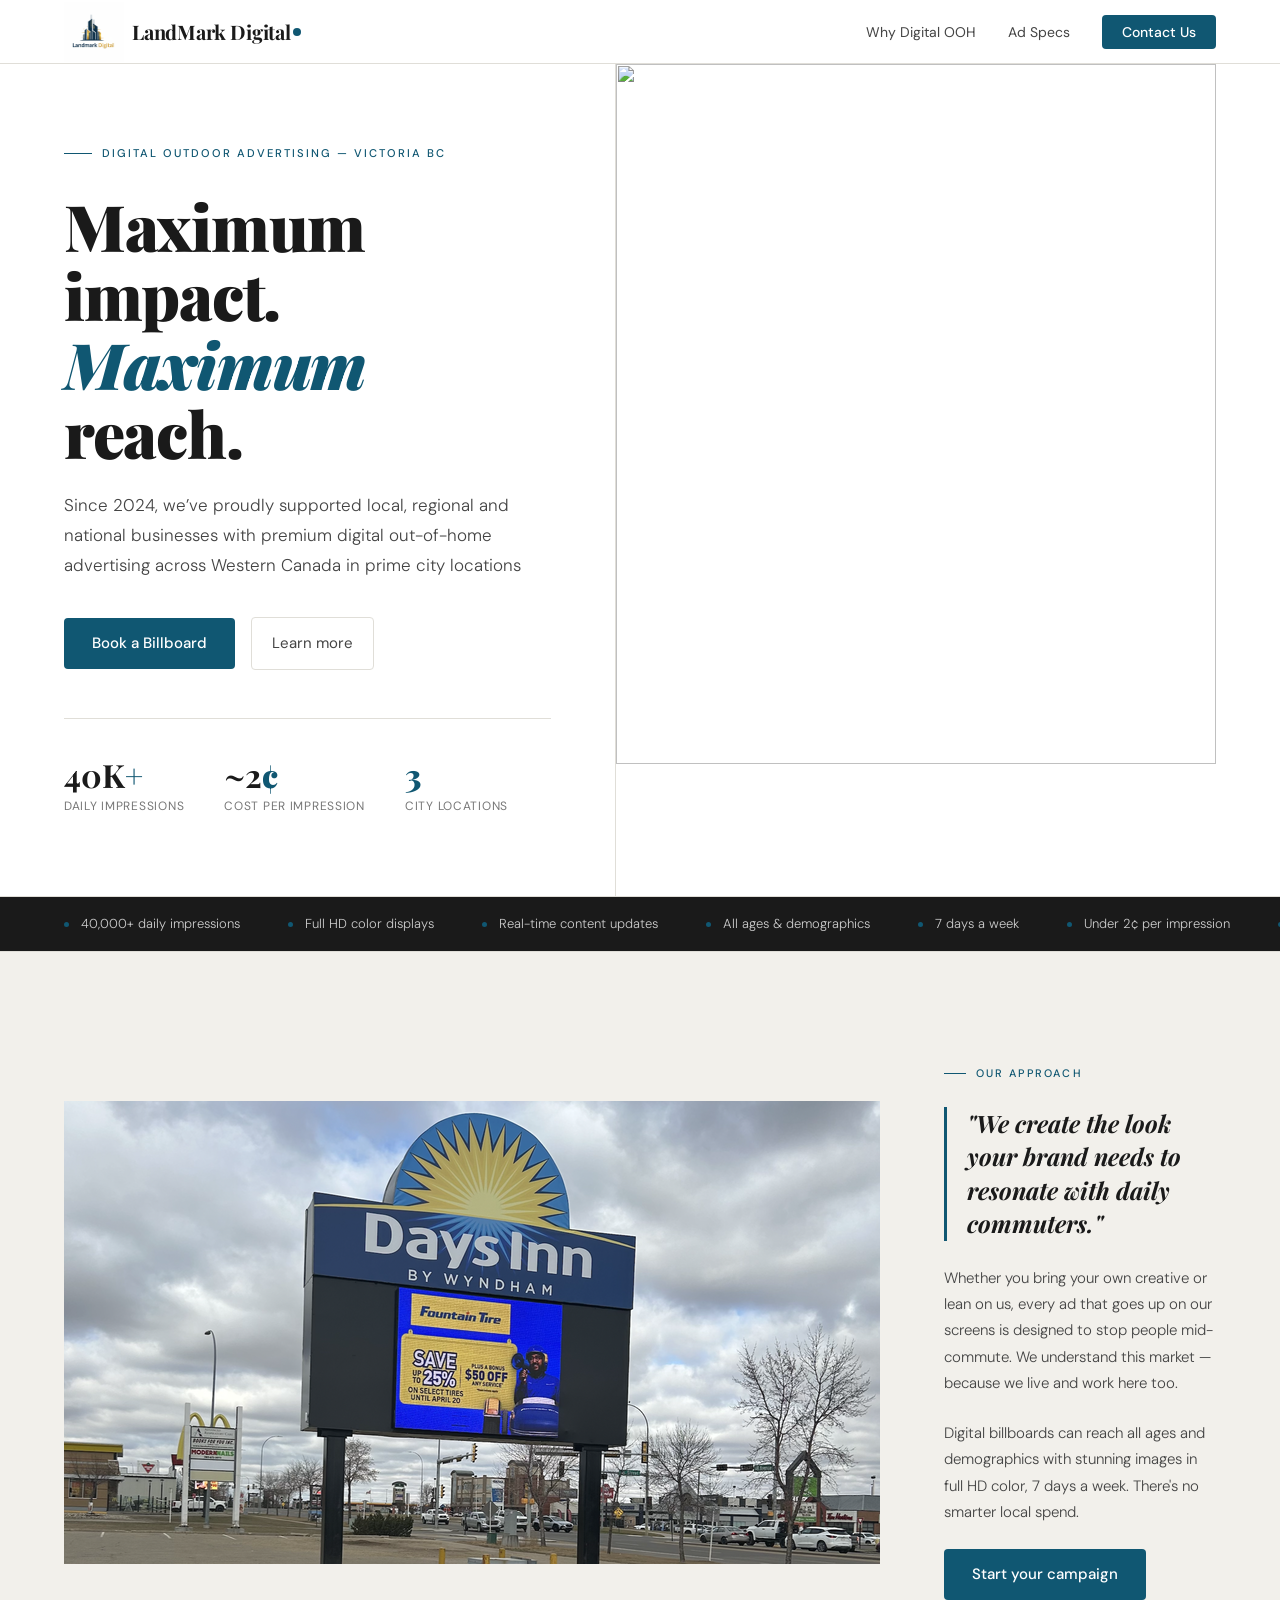
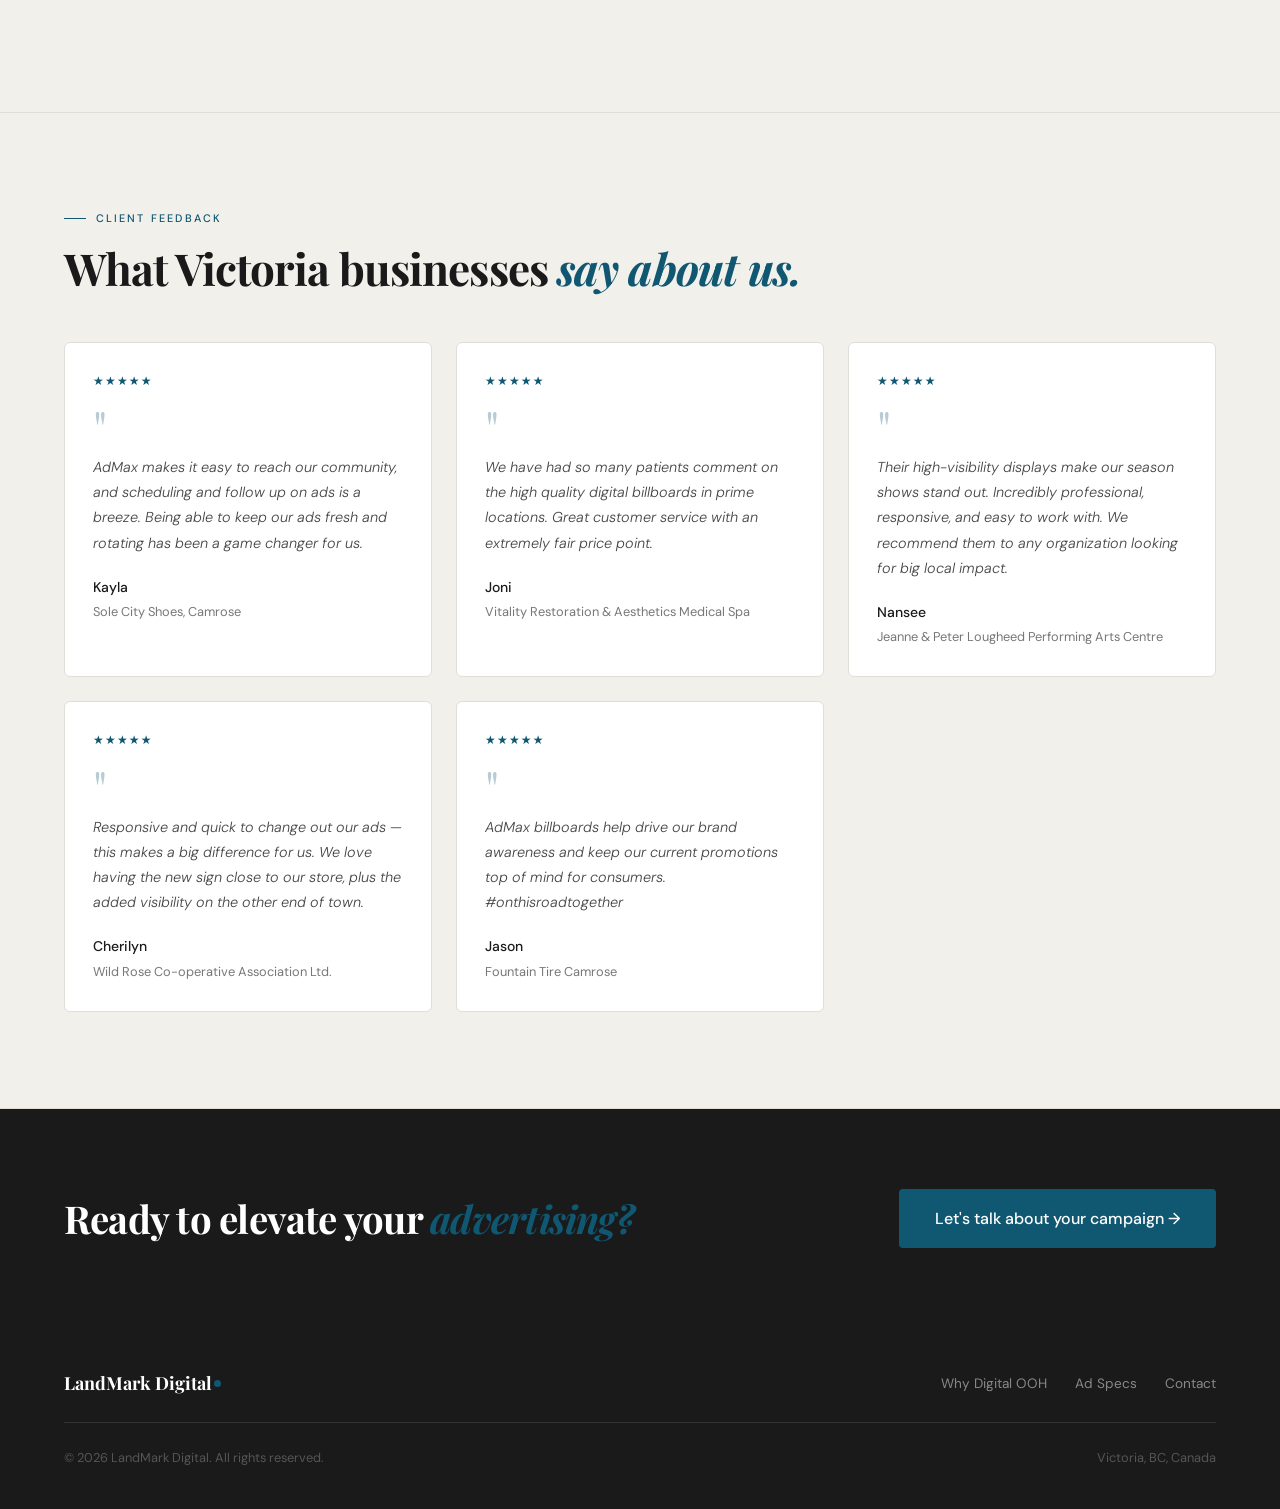
==== commit e68647eb: "Add files via upload" ====
--- a/index.html
+++ b/index.html
@@ -55,7 +55,7 @@
 
   <div class="hero-right">
     <div class="hero-photo-stack">
-      <img width="600px" height="700" src="images/img_4159-standard.webp">
+      <img width="600px" height="700" src="images/frontboard.png">
       <!--<div class="hero-tag">
         <div class="hero-tag-dot"></div>
         <div>
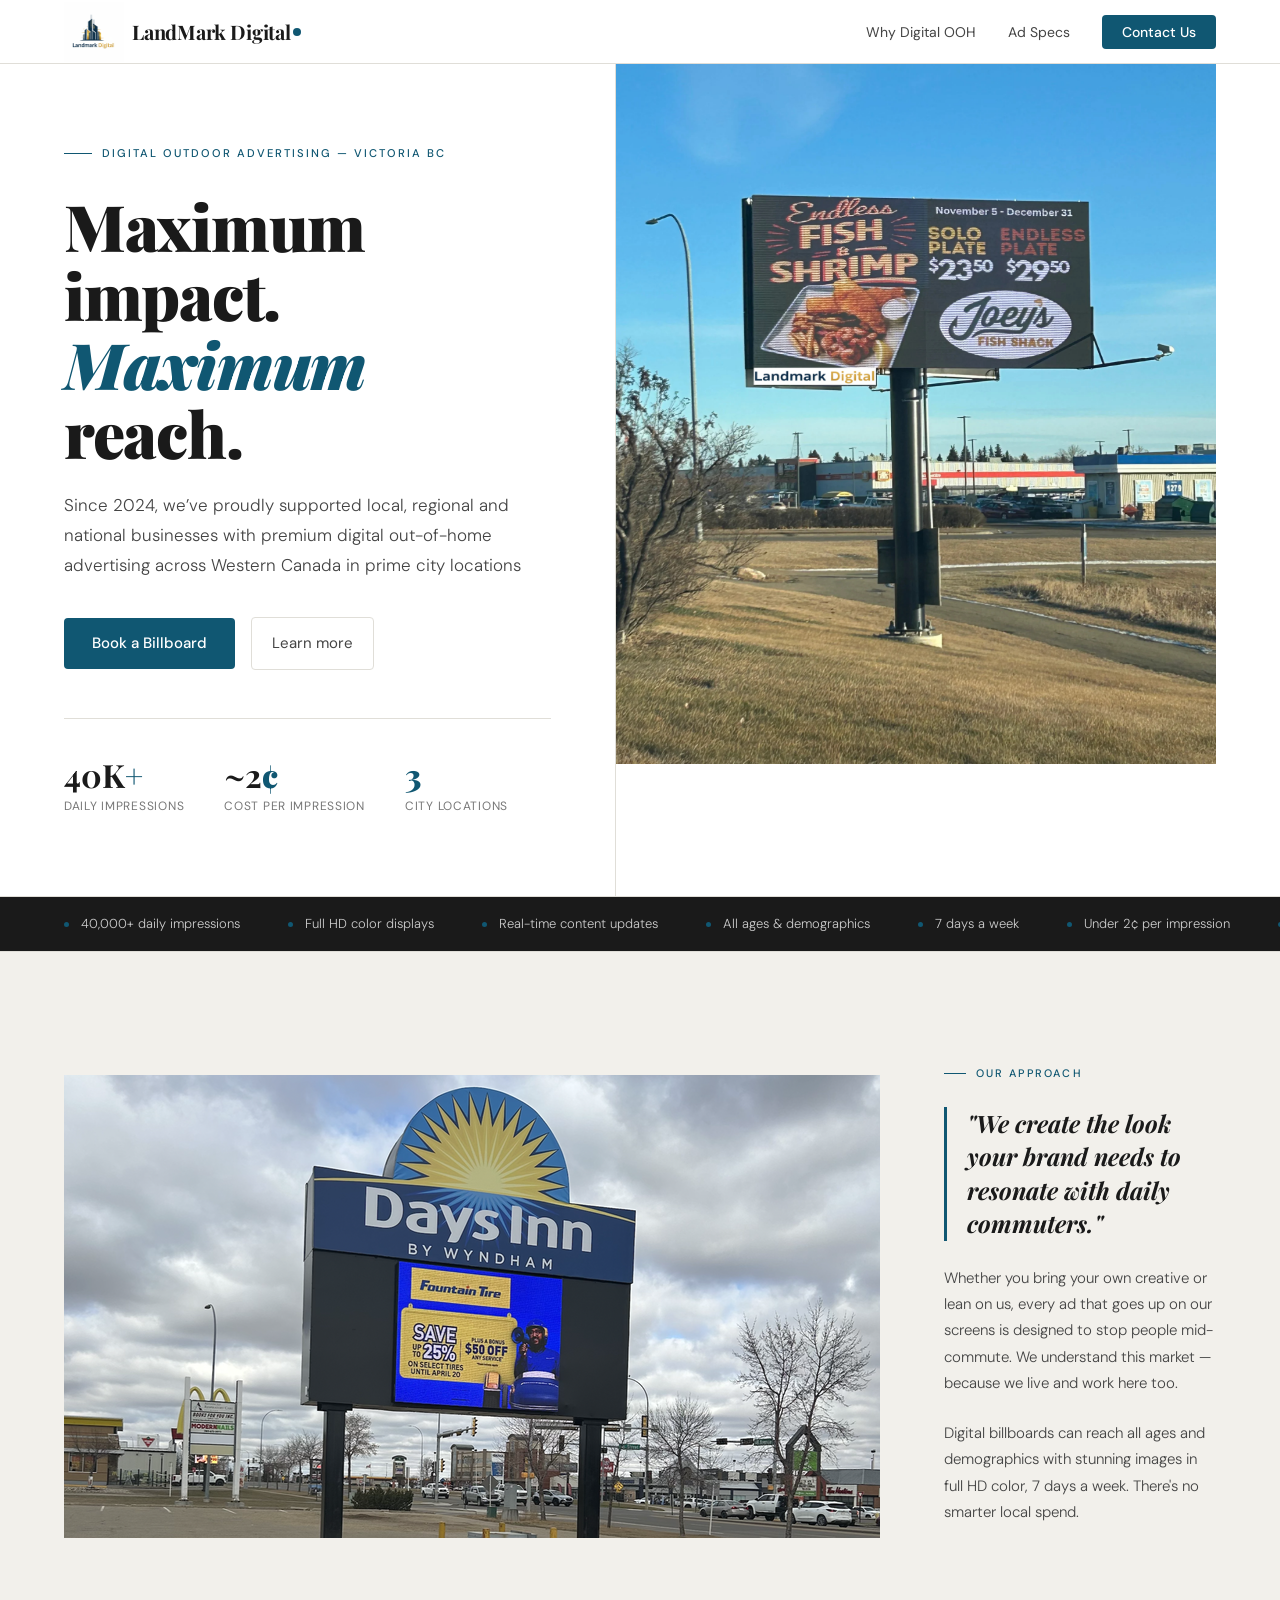
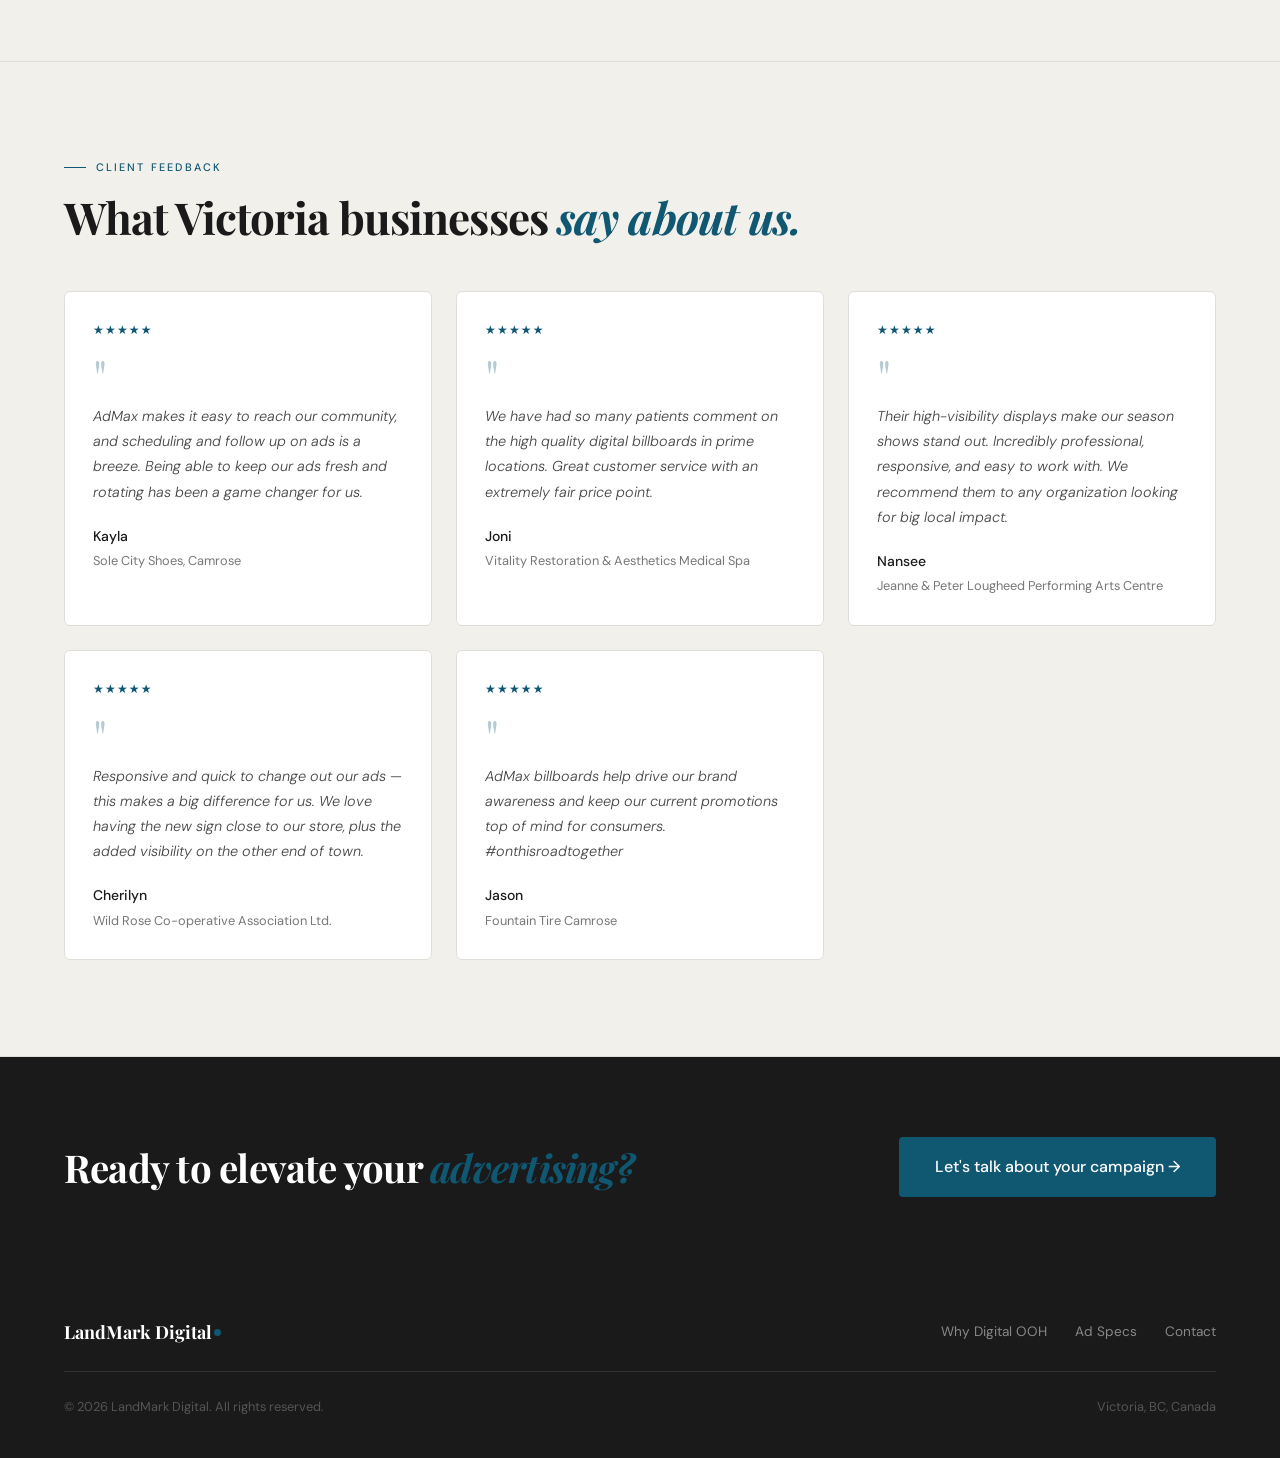
==== commit bd9339b7: "Add files via upload" ====
--- a/index.html
+++ b/index.html
@@ -34,8 +34,8 @@
       Since 2024, we’ve proudly supported local, regional and national businesses with premium digital out-of-home advertising across Western Canada in prime city locations
     </p>
     <div class="hero-actions">
-      <a href="#contact" class="btn-primary">Book a Billboard</a>
-      <a href="#why" class="btn-outline">Learn more</a>
+      <a href="contact.html" class="btn-primary">Book a Billboard</a>
+      <a href="why.html" class="btn-outline">Learn more</a>
     </div>
     <div class="hero-stats">
       <div>
@@ -95,7 +95,7 @@
       <p class="photo-feature-desc">
         Digital billboards can reach all ages and demographics with stunning images in full HD color, 7 days a week. There's no smarter local spend.
       </p>
-      <a href="#contact" class="btn-primary">Start your campaign</a>
+      <!--<a href="#contact" class="btn-primary">Start your campaign</a>-->
     </div>
   </div>
 </section>
@@ -148,7 +148,7 @@
 <!-- CTA BANNER -->
 <div class="cta-banner">
   <h2>Ready to elevate your <em>advertising?</em></h2>
-  <a href="#contact" class="btn-primary-lg">Let's talk about your campaign →</a>
+  <a href="contact.html" class="btn-primary-lg">Let's talk about your campaign →</a>
 </div>
 
 <!-- FOOTER -->
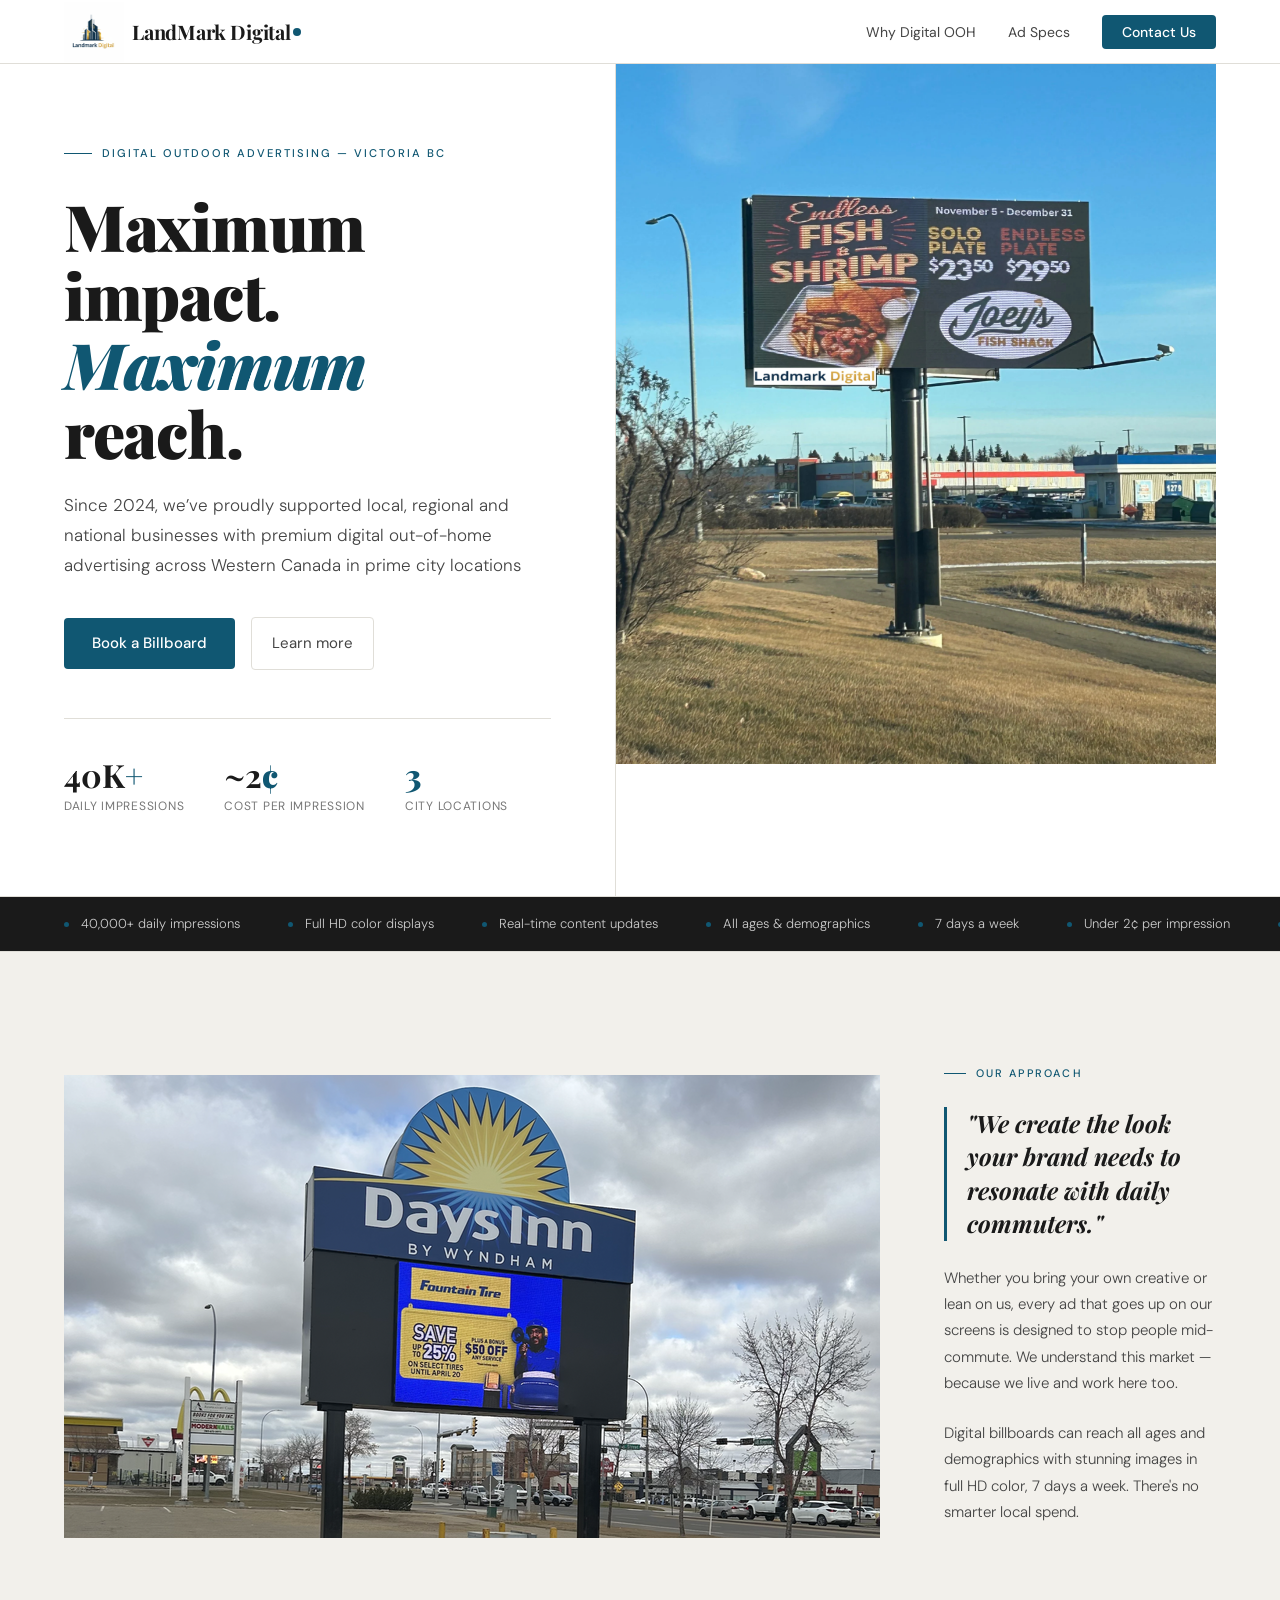
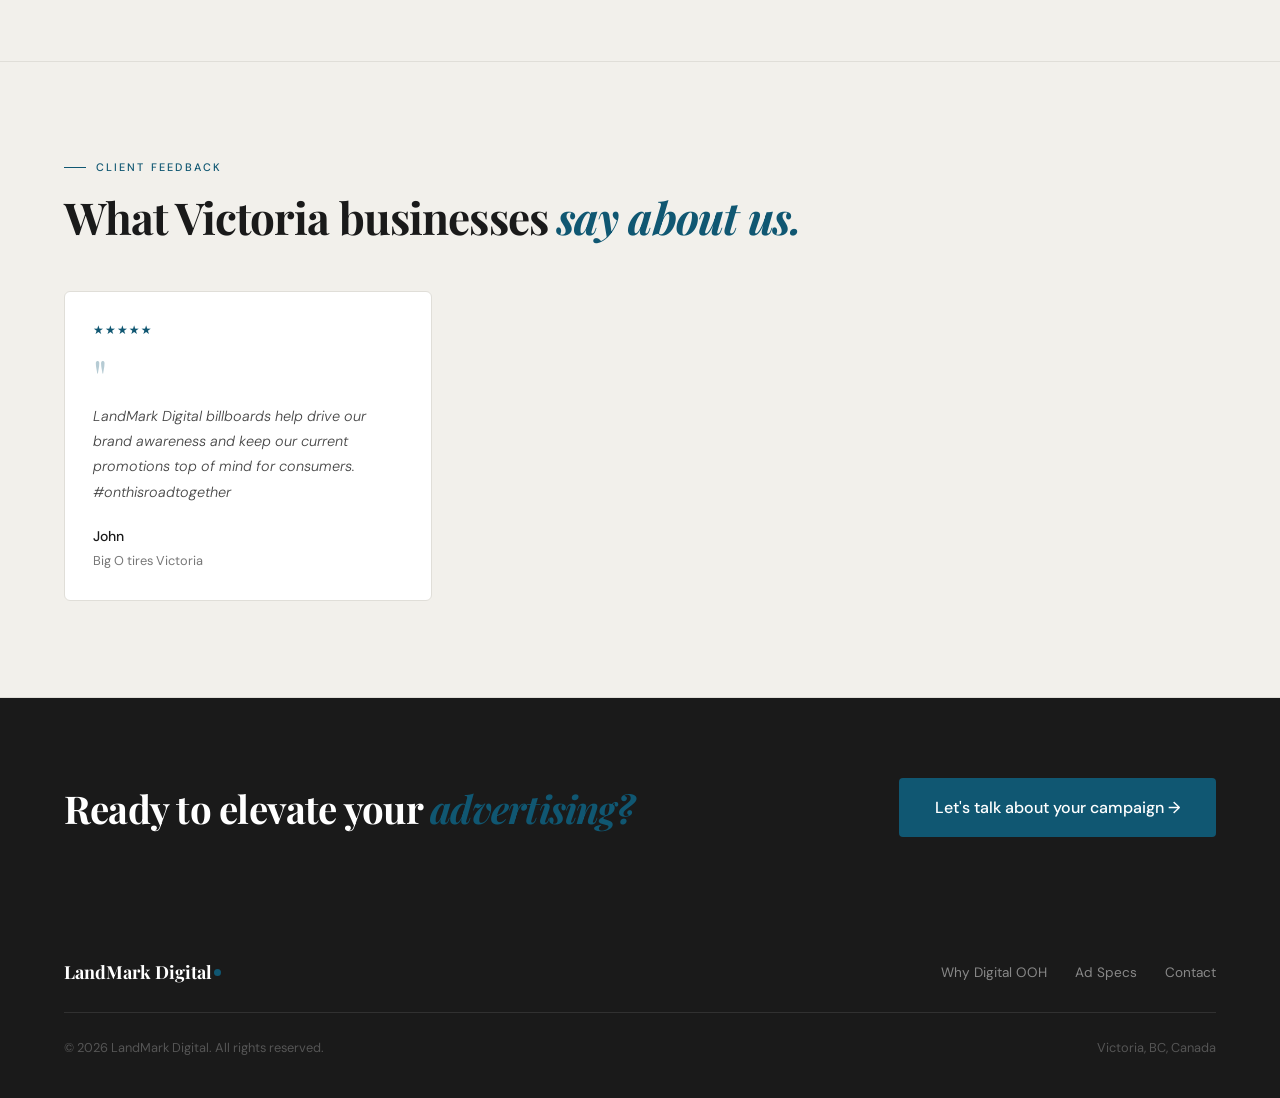
==== commit c45b2342: "Add files via upload" ====
--- a/index.html
+++ b/index.html
@@ -77,7 +77,7 @@
     <div class="strip-item">All ages & demographics</div>
     <div class="strip-item">7 days a week</div>
     <div class="strip-item">Under 2¢ per impression</div>
-    <div class="strip-item">Three prime locations</div>
+    <div class="strip-item">Prime locations</div>
   </div>
 </div>
 
@@ -107,7 +107,7 @@
     <h2 class="section-title">What Victoria businesses <em>say about us.</em></h2>
   </div>
   <div class="testimonials-grid">
-    <div class="testimonial-card">
+    <!--<div class="testimonial-card">
       <div class="t-stars">★★★★★</div>
       <div class="t-quote-mark">"</div>
       <p class="t-quote">AdMax makes it easy to reach our community, and scheduling and follow up on ads is a breeze. Being able to keep our ads fresh and rotating has been a game changer for us.</p>
@@ -134,13 +134,13 @@
       <p class="t-quote">Responsive and quick to change out our ads — this makes a big difference for us. We love having the new sign close to our store, plus the added visibility on the other end of town.</p>
       <div class="t-author">Cherilyn</div>
       <div class="t-biz">Wild Rose Co-operative Association Ltd.</div>
-    </div>
+    </div>-->
     <div class="testimonial-card">
       <div class="t-stars">★★★★★</div>
       <div class="t-quote-mark">"</div>
-      <p class="t-quote">AdMax billboards help drive our brand awareness and keep our current promotions top of mind for consumers. #onthisroadtogether</p>
-      <div class="t-author">Jason</div>
-      <div class="t-biz">Fountain Tire Camrose</div>
+      <p class="t-quote">LandMark Digital billboards help drive our brand awareness and keep our current promotions top of mind for consumers. #onthisroadtogether</p>
+      <div class="t-author">John</div>
+      <div class="t-biz">Big O tires Victoria</div>
     </div>
   </div>
 </section>
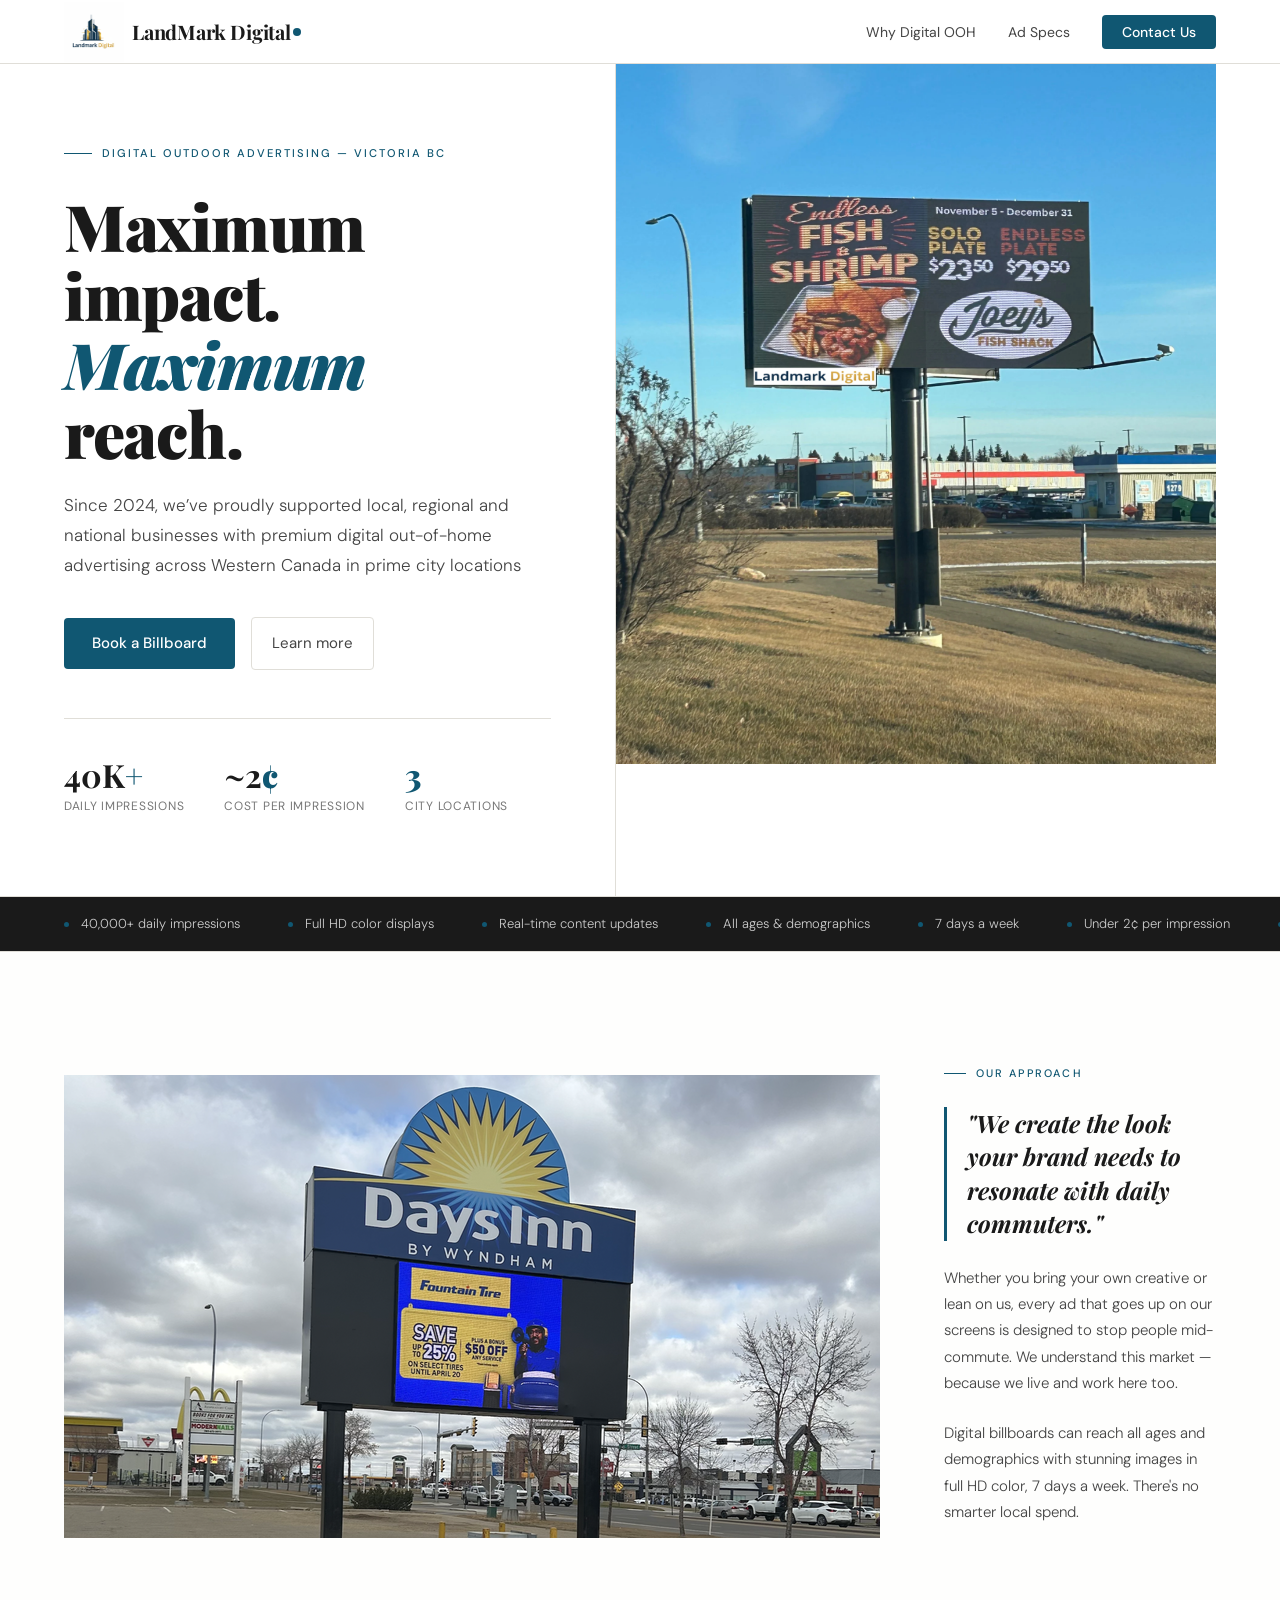
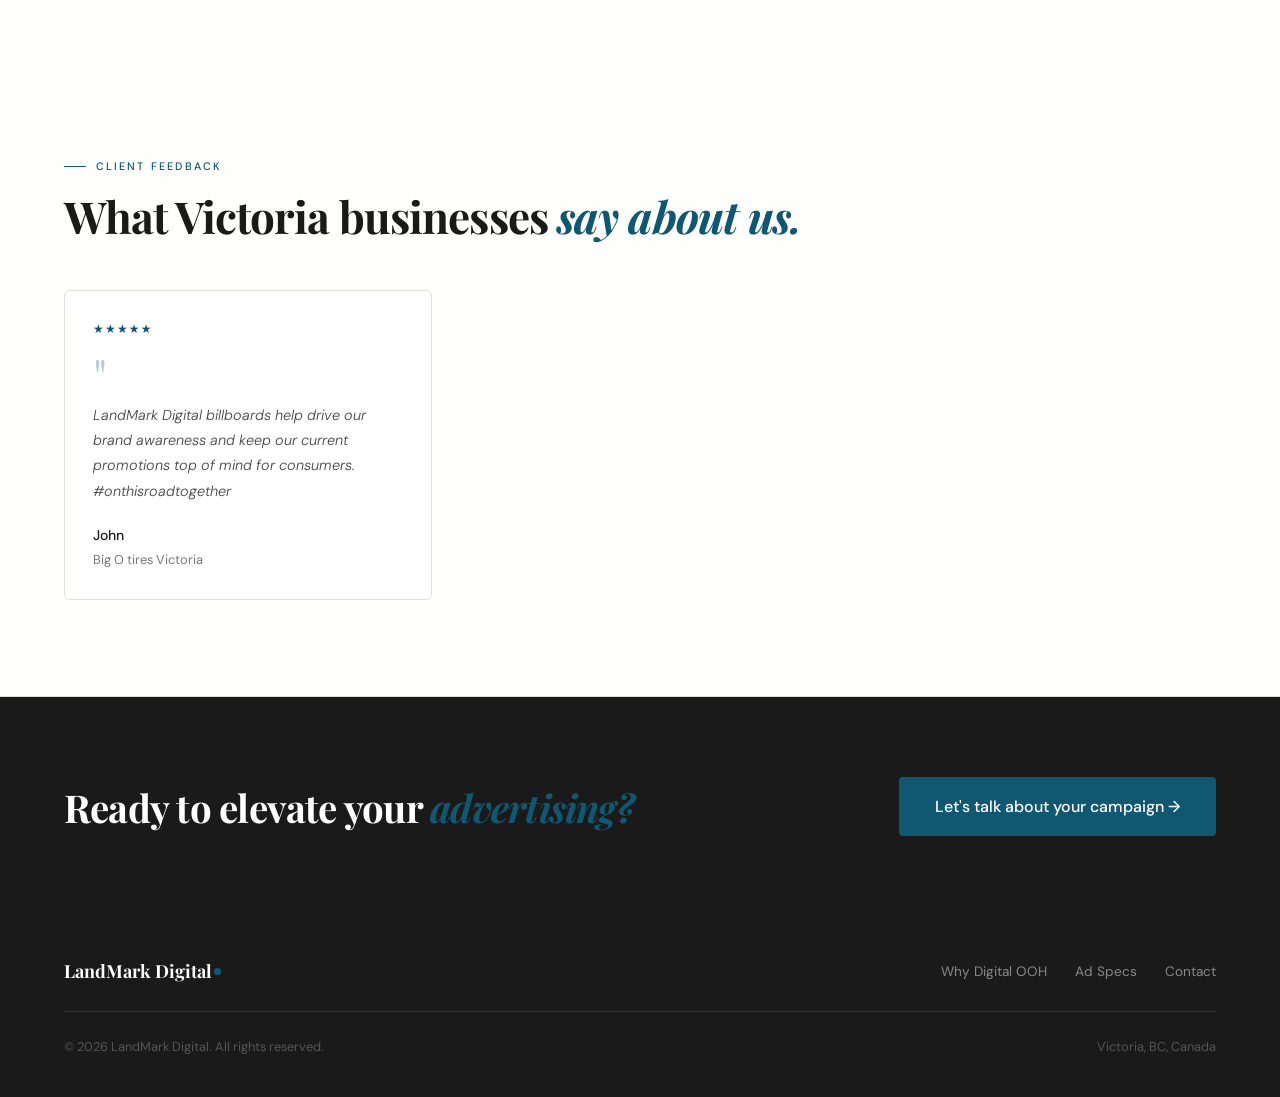
==== commit 93a372f5: "Update index.html" ====
--- a/index.html
+++ b/index.html
@@ -14,14 +14,14 @@
 <nav>
   <div class="logo">
     <img width="60px" height ="60px" src="images/landmarklogo.png">
-    <a href="index.html" class="nav-logo">LandMark Digital<span></span></a>
+    <a href="/" class="nav-logo">LandMark Digital<span></span></a>
   </div>
 
   <ul class="nav-links">
-    <li><a href="why.html">Why Digital OOH</a></li>
+    <li><a href="/why">Why Digital OOH</a></li>
     <!--<li><a href="locations.html">Our Locations</a></li>-->
-    <li><a href="specs.html">Ad Specs</a></li>
-    <li><a href="contact.html" class="nav-cta">Contact Us</a></li>
+    <li><a href="/specs">Ad Specs</a></li>
+    <li><a href="/contact" class="nav-cta">Contact Us</a></li>
   </ul>
 </nav>
 
@@ -34,8 +34,8 @@
       Since 2024, we’ve proudly supported local, regional and national businesses with premium digital out-of-home advertising across Western Canada in prime city locations
     </p>
     <div class="hero-actions">
-      <a href="contact.html" class="btn-primary">Book a Billboard</a>
-      <a href="why.html" class="btn-outline">Learn more</a>
+      <a href="/contact" class="btn-primary">Book a Billboard</a>
+      <a href="/why" class="btn-outline">Learn more</a>
     </div>
     <div class="hero-stats">
       <div>
@@ -80,6 +80,66 @@
     <div class="strip-item">Prime locations</div>
   </div>
 </div>
+
+<style>
+/* Mobile Hero Fix */
+@media (max-width: 768px) {
+
+  .hero {
+    display: flex;
+    flex-direction: column;
+    text-align: center;
+    gap: 2rem;
+    padding: 2rem 5%;
+  }
+
+  .hero-left,
+  .hero-right {
+    width: 100%;
+  }
+
+  .hero h1 {
+    font-size: 2.2rem;
+    line-height: 1.2;
+  }
+
+  .hero-desc {
+    font-size: 1rem;
+    max-width: 100%;
+    margin: 0 auto;
+  }
+
+  .hero-actions {
+    display: flex;
+    flex-direction: column;
+    gap: 1rem;
+    align-items: center;
+  }
+
+  .hero-actions a {
+    width: 100%;
+    max-width: 300px;
+  }
+
+  .hero-stats {
+    display: grid;
+    grid-template-columns: 1fr;
+    gap: 1rem;
+    text-align: center;
+  }
+
+  .hero-photo-stack img {
+    width: 100%;
+    height: auto;
+    max-width: 450px;
+    display: block;
+    margin: 0 auto;
+  }
+
+}
+</style>
+
+<div class="dual-bg-wrap">
 
 <!-- PHOTO FEATURE -->
 <section class="photo-feature">
@@ -145,10 +205,27 @@
   </div>
 </section>
 
+<style>
+  .dual-bg-wrap {
+  background: linear-gradient(rgba(255,255,255,0.8), rgba(255,255,255,0.8)),
+    url('images/victoria.jpg') center/cover no-repeat;
+  border-top: 1px solid var(--rule);
+  border-bottom: 1px solid var(--rule);
+}
+
+.dual-bg-wrap .photo-feature,
+.dual-bg-wrap .testimonials-section {
+  background: none;
+  border: none;
+}
+</style>
+
+</div>
+
 <!-- CTA BANNER -->
 <div class="cta-banner">
   <h2>Ready to elevate your <em>advertising?</em></h2>
-  <a href="contact.html" class="btn-primary-lg">Let's talk about your campaign →</a>
+  <a href="/contact" class="btn-primary-lg">Let's talk about your campaign →</a>
 </div>
 
 <!-- FOOTER -->
@@ -156,10 +233,10 @@
   <div class="footer-inner">
     <a href="#" class="footer-logo">LandMark Digital<span></span></a>
     <div class="footer-links">
-      <a href="why.html">Why Digital OOH</a>
+      <a href="/why">Why Digital OOH</a>
       <!--<a href="#locations">Our Locations</a>-->
-      <a href="specs.html">Ad Specs</a>
-      <a href="contact.html">Contact</a>
+      <a href="/specs">Ad Specs</a>
+      <a href="/contact">Contact</a>
     </div>
   </div>
   <div class="footer-bottom">
